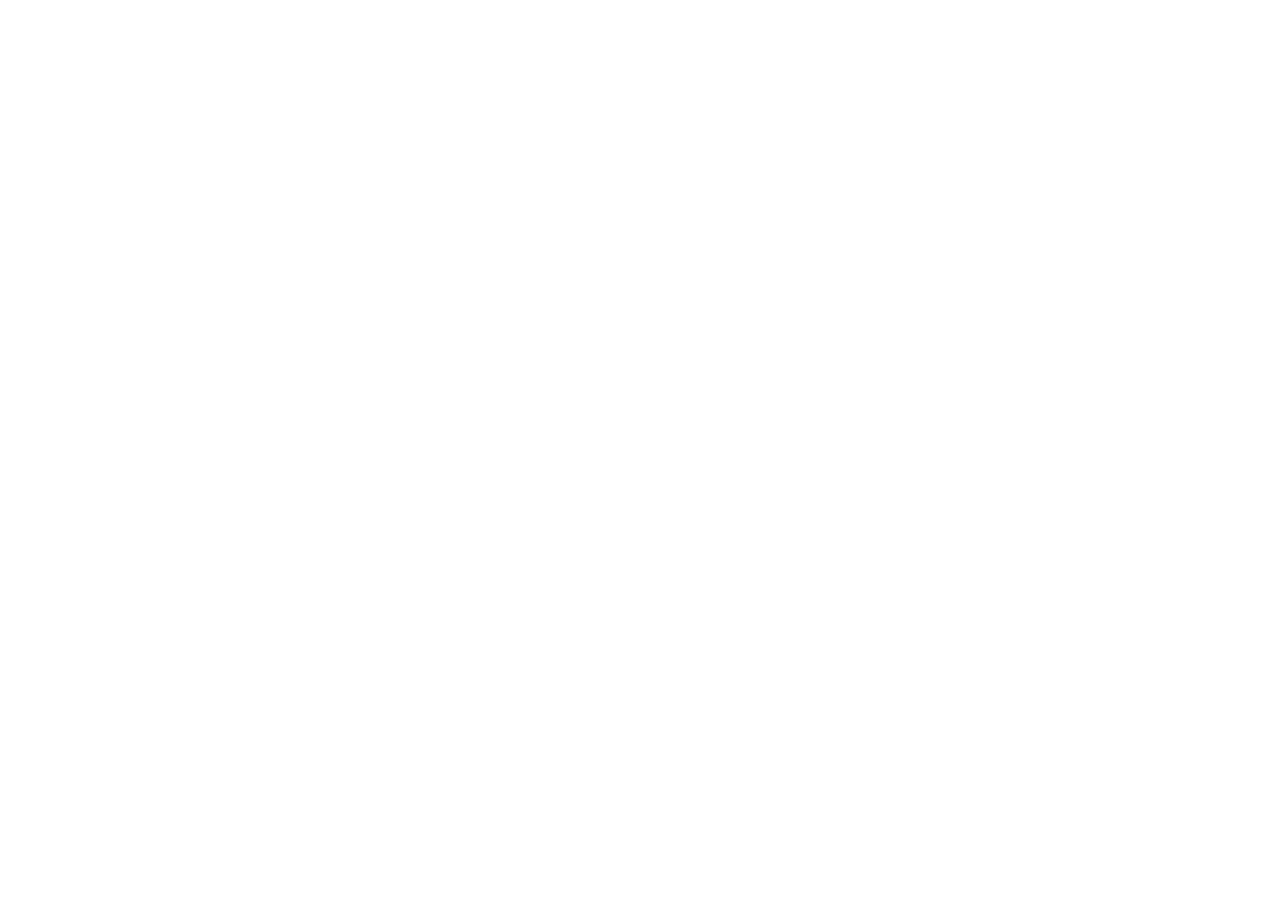
==== index.html @ d9cca694 "init project" ====
<!DOCTYPE html>
<html lang="en">

<head>
    <meta charset="UTF-8">
    <meta http-equiv="X-UA-Compatible" content="IE=edge">
    <meta name="viewport" content="width=device-width, initial-scale=1.0">
    <title>Document</title>
</head>

<body>

</body>

</html>
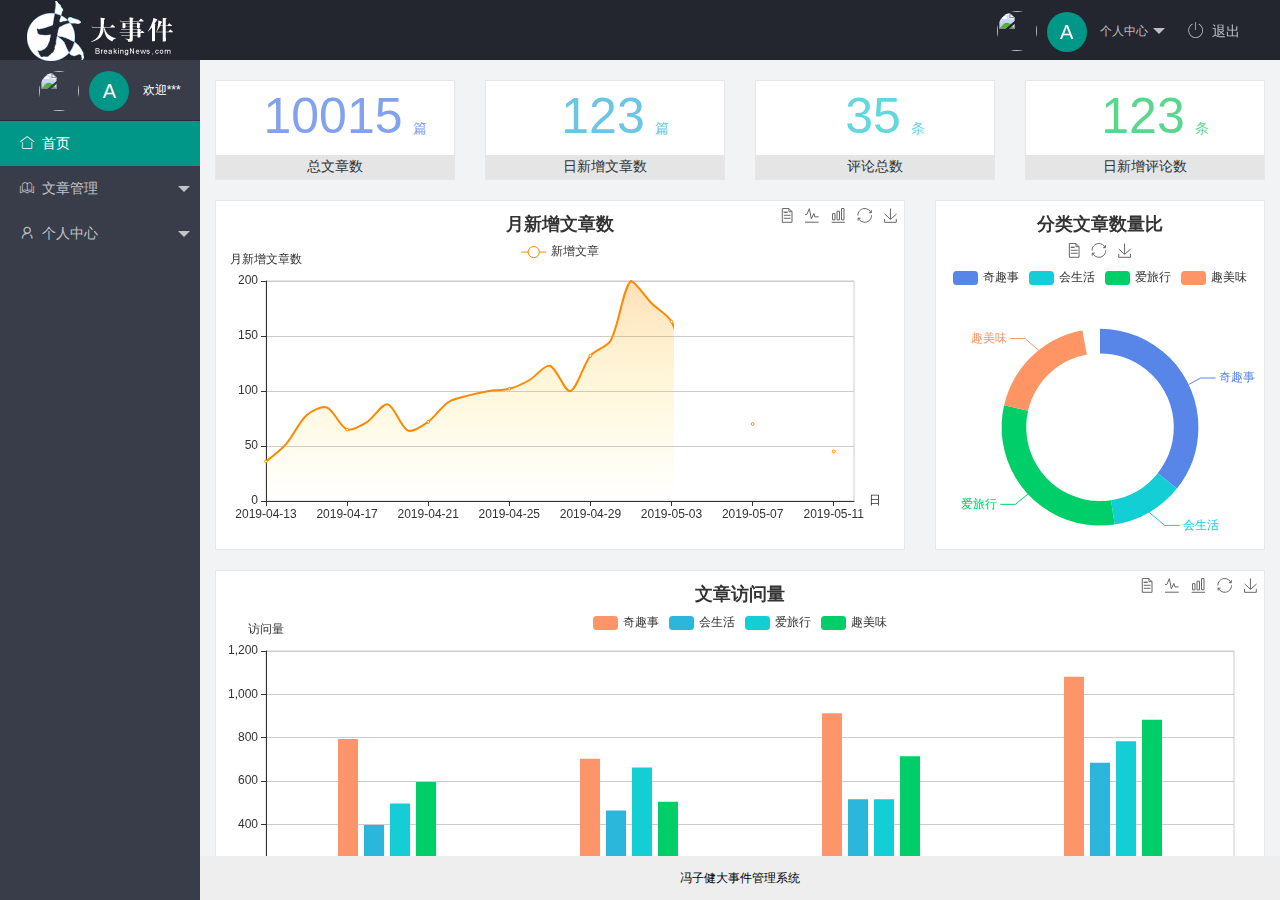
==== commit 057e2e50: "完成了主页功能" ====
--- a/index.html
+++ b/index.html
@@ -5,11 +5,73 @@
     <meta charset="UTF-8">
     <meta http-equiv="X-UA-Compatible" content="IE=edge">
     <meta name="viewport" content="width=device-width, initial-scale=1.0">
-    <title>Document</title>
+    <title>后台主页</title>
+    <link rel="stylesheet" href="/assets/lib/layui/css/layui.css">
+    <link rel="stylesheet" href="/assets/fonts/iconfont.css">
+    <link rel="stylesheet" href="/assets/css/index.css">
 </head>
 
 <body>
+    <div class="layui-layout layui-layout-admin">
+        <div class="layui-header">
+            <div class="layui-logo"><img src="/assets/images/logo.png" alt=""></div>
+            <!-- 头部区域（可配合layui 已有的水平导航） -->
+            <ul class="layui-nav layui-layout-right">
+                <li class="layui-nav-item">
+                    <a href="javascript:;" class="userinfo">
+                        <img src="//tva1.sinaimg.cn/crop.0.0.118.118.180/5db11ff4gw1e77d3nqrv8j203b03cweg.jpg" class="layui-nav-img"><span class="text-info">A</span> 个人中心
+                    </a>
+                    <dl class="layui-nav-child">
+                        <dd><a href="">基本资料</a></dd>
+                        <dd><a href="">更换头像</a></dd>
+                        <dd><a href="">重置密码</a></dd>
+                    </dl>
+                </li>
+                <li class="layui-nav-item"><a href="javascript:;" id="btnLogout"><span class="iconfont icon-tuichu"></span>退出</a></li>
+            </ul>
+        </div>
 
+        <div class="layui-side layui-bg-black">
+            <div class="layui-side-scroll">
+                <div class="userinfo">
+                    <img src="//tva1.sinaimg.cn/crop.0.0.118.118.180/5db11ff4gw1e77d3nqrv8j203b03cweg.jpg" class="layui-nav-img"><span class="text-info">A</span> <span class="welcome">欢迎***</span>
+                </div>
+                <ul class="layui-nav layui-nav-tree" lay-shrink="all">
+                    <li class="layui-nav-item layui-this"><a href="/home/dashboard.html" target="fm"><i class="layui-icon layui-icon-home"></i>首页</a></li>
+                    <li class="layui-nav-item">
+                        <a class="" href="javascript:;"><i class="layui-icon layui-icon-read"></i>文章管理</a>
+                        <dl class="layui-nav-child">
+                            <dd><a href="javascript:;"><i class="layui-icon layui-icon-tabs"></i>文章类别</a></dd>
+                            <dd><a href="javascript:;"><i class="layui-icon layui-icon-tabs"></i>文章列表</a></dd>
+                            <dd><a href="javascript:;"><i class="layui-icon layui-icon-tabs"></i>发布文章</a></dd>
+                        </dl>
+                    </li>
+                    <li class="layui-nav-item">
+                        <a href="javascript:;"><i class="layui-icon layui-icon-username"></i>个人中心</a>
+                        <dl class="layui-nav-child">
+                            <dd><a href="javascript:;"><i class="layui-icon layui-icon-tabs"></i>基本资料</a></dd>
+                            <dd><a href="javascript:;"><i class="layui-icon layui-icon-tabs"></i>更换头像</a></dd>
+                            <dd><a href="javascript:;"><i class="layui-icon layui-icon-tabs"></i>重置密码</a></dd>
+                        </dl>
+                    </li>
+
+                </ul>
+            </div>
+        </div>
+
+        <div class="layui-body">
+            <iframe name="fm" src="/home/dashboard.html" frameborder="0"></iframe>
+        </div>
+
+        <div class="layui-footer">
+            <!-- 底部固定区域 -->
+            冯子健大事件管理系统
+        </div>
+    </div>
+    <script src="/assets/lib/layui/layui.all.js"></script>
+    <script src="/assets/lib/jquery.js"></script>
+    <script src="/assets/js/baseAPI.js"></script>
+    <script src="/assets/js/index.js"></script>
 </body>
 
 </html>--- a/assets/lib/layui/css/layui.css
+++ b/assets/lib/layui/css/layui.css
@@ -0,0 +1,2 @@
+/** layui-v2.5.5 MIT License By https://www.layui.com */
+ .layui-inline,img{display:inline-block;vertical-align:middle}h1,h2,h3,h4,h5,h6{font-weight:400}.layui-edge,.layui-header,.layui-inline,.layui-main{position:relative}.layui-body,.layui-edge,.layui-elip{overflow:hidden}.layui-btn,.layui-edge,.layui-inline,img{vertical-align:middle}.layui-btn,.layui-disabled,.layui-icon,.layui-unselect{-moz-user-select:none;-webkit-user-select:none;-ms-user-select:none}.layui-elip,.layui-form-checkbox span,.layui-form-pane .layui-form-label{text-overflow:ellipsis;white-space:nowrap}.layui-breadcrumb,.layui-tree-btnGroup{visibility:hidden}blockquote,body,button,dd,div,dl,dt,form,h1,h2,h3,h4,h5,h6,input,li,ol,p,pre,td,textarea,th,ul{margin:0;padding:0;-webkit-tap-highlight-color:rgba(0,0,0,0)}a:active,a:hover{outline:0}img{border:none}li{list-style:none}table{border-collapse:collapse;border-spacing:0}h4,h5,h6{font-size:100%}button,input,optgroup,option,select,textarea{font-family:inherit;font-size:inherit;font-style:inherit;font-weight:inherit;outline:0}pre{white-space:pre-wrap;white-space:-moz-pre-wrap;white-space:-pre-wrap;white-space:-o-pre-wrap;word-wrap:break-word}body{line-height:24px;font:14px Helvetica Neue,Helvetica,PingFang SC,Tahoma,Arial,sans-serif}hr{height:1px;margin:10px 0;border:0;clear:both}a{color:#333;text-decoration:none}a:hover{color:#777}a cite{font-style:normal;*cursor:pointer}.layui-border-box,.layui-border-box *{box-sizing:border-box}.layui-box,.layui-box *{box-sizing:content-box}.layui-clear{clear:both;*zoom:1}.layui-clear:after{content:'\20';clear:both;*zoom:1;display:block;height:0}.layui-inline{*display:inline;*zoom:1}.layui-edge{display:inline-block;width:0;height:0;border-width:6px;border-style:dashed;border-color:transparent}.layui-edge-top{top:-4px;border-bottom-color:#999;border-bottom-style:solid}.layui-edge-right{border-left-color:#999;border-left-style:solid}.layui-edge-bottom{top:2px;border-top-color:#999;border-top-style:solid}.layui-edge-left{border-right-color:#999;border-right-style:solid}.layui-disabled,.layui-disabled:hover{color:#d2d2d2!important;cursor:not-allowed!important}.layui-circle{border-radius:100%}.layui-show{display:block!important}.layui-hide{display:none!important}@font-face{font-family:layui-icon;src:url(../font/iconfont.eot?v=250);src:url(../font/iconfont.eot?v=250#iefix) format('embedded-opentype'),url(../font/iconfont.woff2?v=250) format('woff2'),url(../font/iconfont.woff?v=250) format('woff'),url(../font/iconfont.ttf?v=250) format('truetype'),url(../font/iconfont.svg?v=250#layui-icon) format('svg')}.layui-icon{font-family:layui-icon!important;font-size:16px;font-style:normal;-webkit-font-smoothing:antialiased;-moz-osx-font-smoothing:grayscale}.layui-icon-reply-fill:before{content:"\e611"}.layui-icon-set-fill:before{content:"\e614"}.layui-icon-menu-fill:before{content:"\e60f"}.layui-icon-search:before{content:"\e615"}.layui-icon-share:before{content:"\e641"}.layui-icon-set-sm:before{content:"\e620"}.layui-icon-engine:before{content:"\e628"}.layui-icon-close:before{content:"\1006"}.layui-icon-close-fill:before{content:"\1007"}.layui-icon-chart-screen:before{content:"\e629"}.layui-icon-star:before{content:"\e600"}.layui-icon-circle-dot:before{content:"\e617"}.layui-icon-chat:before{content:"\e606"}.layui-icon-release:before{content:"\e609"}.layui-icon-list:before{content:"\e60a"}.layui-icon-chart:before{content:"\e62c"}.layui-icon-ok-circle:before{content:"\1005"}.layui-icon-layim-theme:before{content:"\e61b"}.layui-icon-table:before{content:"\e62d"}.layui-icon-right:before{content:"\e602"}.layui-icon-left:before{content:"\e603"}.layui-icon-cart-simple:before{content:"\e698"}.layui-icon-face-cry:before{content:"\e69c"}.layui-icon-face-smile:before{content:"\e6af"}.layui-icon-survey:before{content:"\e6b2"}.layui-icon-tree:before{content:"\e62e"}.layui-icon-upload-circle:before{content:"\e62f"}.layui-icon-add-circle:before{content:"\e61f"}.layui-icon-download-circle:before{content:"\e601"}.layui-icon-templeate-1:before{content:"\e630"}.layui-icon-util:before{content:"\e631"}.layui-icon-face-surprised:before{content:"\e664"}.layui-icon-edit:before{content:"\e642"}.layui-icon-speaker:before{content:"\e645"}.layui-icon-down:before{content:"\e61a"}.layui-icon-file:before{content:"\e621"}.layui-icon-layouts:before{content:"\e632"}.layui-icon-rate-half:before{content:"\e6c9"}.layui-icon-add-circle-fine:before{content:"\e608"}.layui-icon-prev-circle:before{content:"\e633"}.layui-icon-read:before{content:"\e705"}.layui-icon-404:before{content:"\e61c"}.layui-icon-carousel:before{content:"\e634"}.layui-icon-help:before{content:"\e607"}.layui-icon-code-circle:before{content:"\e635"}.layui-icon-water:before{content:"\e636"}.layui-icon-username:before{content:"\e66f"}.layui-icon-find-fill:before{content:"\e670"}.layui-icon-about:before{content:"\e60b"}.layui-icon-location:before{content:"\e715"}.layui-icon-up:before{content:"\e619"}.layui-icon-pause:before{content:"\e651"}.layui-icon-date:before{content:"\e637"}.layui-icon-layim-uploadfile:before{content:"\e61d"}.layui-icon-delete:before{content:"\e640"}.layui-icon-play:before{content:"\e652"}.layui-icon-top:before{content:"\e604"}.layui-icon-friends:before{content:"\e612"}.layui-icon-refresh-3:before{content:"\e9aa"}.layui-icon-ok:before{content:"\e605"}.layui-icon-layer:before{content:"\e638"}.layui-icon-face-smile-fine:before{content:"\e60c"}.layui-icon-dollar:before{content:"\e659"}.layui-icon-group:before{content:"\e613"}.layui-icon-layim-download:before{content:"\e61e"}.layui-icon-picture-fine:before{content:"\e60d"}.layui-icon-link:before{content:"\e64c"}.layui-icon-diamond:before{content:"\e735"}.layui-icon-log:before{content:"\e60e"}.layui-icon-rate-solid:before{content:"\e67a"}.layui-icon-fonts-del:before{content:"\e64f"}.layui-icon-unlink:before{content:"\e64d"}.layui-icon-fonts-clear:before{content:"\e639"}.layui-icon-triangle-r:before{content:"\e623"}.layui-icon-circle:before{content:"\e63f"}.layui-icon-radio:before{content:"\e643"}.layui-icon-align-center:before{content:"\e647"}.layui-icon-align-right:before{content:"\e648"}.layui-icon-align-left:before{content:"\e649"}.layui-icon-loading-1:before{content:"\e63e"}.layui-icon-return:before{content:"\e65c"}.layui-icon-fonts-strong:before{content:"\e62b"}.layui-icon-upload:before{content:"\e67c"}.layui-icon-dialogue:before{content:"\e63a"}.layui-icon-video:before{content:"\e6ed"}.layui-icon-headset:before{content:"\e6fc"}.layui-icon-cellphone-fine:before{content:"\e63b"}.layui-icon-add-1:before{content:"\e654"}.layui-icon-face-smile-b:before{content:"\e650"}.layui-icon-fonts-html:before{content:"\e64b"}.layui-icon-form:before{content:"\e63c"}.layui-icon-cart:before{content:"\e657"}.layui-icon-camera-fill:before{content:"\e65d"}.layui-icon-tabs:before{content:"\e62a"}.layui-icon-fonts-code:before{content:"\e64e"}.layui-icon-fire:before{content:"\e756"}.layui-icon-set:before{content:"\e716"}.layui-icon-fonts-u:before{content:"\e646"}.layui-icon-triangle-d:before{content:"\e625"}.layui-icon-tips:before{content:"\e702"}.layui-icon-picture:before{content:"\e64a"}.layui-icon-more-vertical:before{content:"\e671"}.layui-icon-flag:before{content:"\e66c"}.layui-icon-loading:before{content:"\e63d"}.layui-icon-fonts-i:before{content:"\e644"}.layui-icon-refresh-1:before{content:"\e666"}.layui-icon-rmb:before{content:"\e65e"}.layui-icon-home:before{content:"\e68e"}.layui-icon-user:before{content:"\e770"}.layui-icon-notice:before{content:"\e667"}.layui-icon-login-weibo:before{content:"\e675"}.layui-icon-voice:before{content:"\e688"}.layui-icon-upload-drag:before{content:"\e681"}.layui-icon-login-qq:before{content:"\e676"}.layui-icon-snowflake:before{content:"\e6b1"}.layui-icon-file-b:before{content:"\e655"}.layui-icon-template:before{content:"\e663"}.layui-icon-auz:before{content:"\e672"}.layui-icon-console:before{content:"\e665"}.layui-icon-app:before{content:"\e653"}.layui-icon-prev:before{content:"\e65a"}.layui-icon-website:before{content:"\e7ae"}.layui-icon-next:before{content:"\e65b"}.layui-icon-component:before{content:"\e857"}.layui-icon-more:before{content:"\e65f"}.layui-icon-login-wechat:before{content:"\e677"}.layui-icon-shrink-right:before{content:"\e668"}.layui-icon-spread-left:before{content:"\e66b"}.layui-icon-camera:before{content:"\e660"}.layui-icon-note:before{content:"\e66e"}.layui-icon-refresh:before{content:"\e669"}.layui-icon-female:before{content:"\e661"}.layui-icon-male:before{content:"\e662"}.layui-icon-password:before{content:"\e673"}.layui-icon-senior:before{content:"\e674"}.layui-icon-theme:before{content:"\e66a"}.layui-icon-tread:before{content:"\e6c5"}.layui-icon-praise:before{content:"\e6c6"}.layui-icon-star-fill:before{content:"\e658"}.layui-icon-rate:before{content:"\e67b"}.layui-icon-template-1:before{content:"\e656"}.layui-icon-vercode:before{content:"\e679"}.layui-icon-cellphone:before{content:"\e678"}.layui-icon-screen-full:before{content:"\e622"}.layui-icon-screen-restore:before{content:"\e758"}.layui-icon-cols:before{content:"\e610"}.layui-icon-export:before{content:"\e67d"}.layui-icon-print:before{content:"\e66d"}.layui-icon-slider:before{content:"\e714"}.layui-icon-addition:before{content:"\e624"}.layui-icon-subtraction:before{content:"\e67e"}.layui-icon-service:before{content:"\e626"}.layui-icon-transfer:before{content:"\e691"}.layui-main{width:1140px;margin:0 auto}.layui-header{z-index:1000;height:60px}.layui-header a:hover{transition:all .5s;-webkit-transition:all .5s}.layui-side{position:fixed;left:0;top:0;bottom:0;z-index:999;width:200px;overflow-x:hidden}.layui-side-scroll{position:relative;width:220px;height:100%;overflow-x:hidden}.layui-body{position:absolute;left:200px;right:0;top:0;bottom:0;z-index:998;width:auto;overflow-y:auto;box-sizing:border-box}.layui-layout-body{overflow:hidden}.layui-layout-admin .layui-header{background-color:#23262E}.layui-layout-admin .layui-side{top:60px;width:200px;overflow-x:hidden}.layui-layout-admin .layui-body{position:fixed;top:60px;bottom:44px}.layui-layout-admin .layui-main{width:auto;margin:0 15px}.layui-layout-admin .layui-footer{position:fixed;left:200px;right:0;bottom:0;height:44px;line-height:44px;padding:0 15px;background-color:#eee}.layui-layout-admin .layui-logo{position:absolute;left:0;top:0;width:200px;height:100%;line-height:60px;text-align:center;color:#009688;font-size:16px}.layui-layout-admin .layui-header .layui-nav{background:0 0}.layui-layout-left{position:absolute!important;left:200px;top:0}.layui-layout-right{position:absolute!important;right:0;top:0}.layui-container{position:relative;margin:0 auto;padding:0 15px;box-sizing:border-box}.layui-fluid{position:relative;margin:0 auto;padding:0 15px}.layui-row:after,.layui-row:before{content:'';display:block;clear:both}.layui-col-lg1,.layui-col-lg10,.layui-col-lg11,.layui-col-lg12,.layui-col-lg2,.layui-col-lg3,.layui-col-lg4,.layui-col-lg5,.layui-col-lg6,.layui-col-lg7,.layui-col-lg8,.layui-col-lg9,.layui-col-md1,.layui-col-md10,.layui-col-md11,.layui-col-md12,.layui-col-md2,.layui-col-md3,.layui-col-md4,.layui-col-md5,.layui-col-md6,.layui-col-md7,.layui-col-md8,.layui-col-md9,.layui-col-sm1,.layui-col-sm10,.layui-col-sm11,.layui-col-sm12,.layui-col-sm2,.layui-col-sm3,.layui-col-sm4,.layui-col-sm5,.layui-col-sm6,.layui-col-sm7,.layui-col-sm8,.layui-col-sm9,.layui-col-xs1,.layui-col-xs10,.layui-col-xs11,.layui-col-xs12,.layui-col-xs2,.layui-col-xs3,.layui-col-xs4,.layui-col-xs5,.layui-col-xs6,.layui-col-xs7,.layui-col-xs8,.layui-col-xs9{position:relative;display:block;box-sizing:border-box}.layui-col-xs1,.layui-col-xs10,.layui-col-xs11,.layui-col-xs12,.layui-col-xs2,.layui-col-xs3,.layui-col-xs4,.layui-col-xs5,.layui-col-xs6,.layui-col-xs7,.layui-col-xs8,.layui-col-xs9{float:left}.layui-col-xs1{width:8.33333333%}.layui-col-xs2{width:16.66666667%}.layui-col-xs3{width:25%}.layui-col-xs4{width:33.33333333%}.layui-col-xs5{width:41.66666667%}.layui-col-xs6{width:50%}.layui-col-xs7{width:58.33333333%}.layui-col-xs8{width:66.66666667%}.layui-col-xs9{width:75%}.layui-col-xs10{width:83.33333333%}.layui-col-xs11{width:91.66666667%}.layui-col-xs12{width:100%}.layui-col-xs-offset1{margin-left:8.33333333%}.layui-col-xs-offset2{margin-left:16.66666667%}.layui-col-xs-offset3{margin-left:25%}.layui-col-xs-offset4{margin-left:33.33333333%}.layui-col-xs-offset5{margin-left:41.66666667%}.layui-col-xs-offset6{margin-left:50%}.layui-col-xs-offset7{margin-left:58.33333333%}.layui-col-xs-offset8{margin-left:66.66666667%}.layui-col-xs-offset9{margin-left:75%}.layui-col-xs-offset10{margin-left:83.33333333%}.layui-col-xs-offset11{margin-left:91.66666667%}.layui-col-xs-offset12{margin-left:100%}@media screen and (max-width:768px){.layui-hide-xs{display:none!important}.layui-show-xs-block{display:block!important}.layui-show-xs-inline{display:inline!important}.layui-show-xs-inline-block{display:inline-block!important}}@media screen and (min-width:768px){.layui-container{width:750px}.layui-hide-sm{display:none!important}.layui-show-sm-block{display:block!important}.layui-show-sm-inline{display:inline!important}.layui-show-sm-inline-block{display:inline-block!important}.layui-col-sm1,.layui-col-sm10,.layui-col-sm11,.layui-col-sm12,.layui-col-sm2,.layui-col-sm3,.layui-col-sm4,.layui-col-sm5,.layui-col-sm6,.layui-col-sm7,.layui-col-sm8,.layui-col-sm9{float:left}.layui-col-sm1{width:8.33333333%}.layui-col-sm2{width:16.66666667%}.layui-col-sm3{width:25%}.layui-col-sm4{width:33.33333333%}.layui-col-sm5{width:41.66666667%}.layui-col-sm6{width:50%}.layui-col-sm7{width:58.33333333%}.layui-col-sm8{width:66.66666667%}.layui-col-sm9{width:75%}.layui-col-sm10{width:83.33333333%}.layui-col-sm11{width:91.66666667%}.layui-col-sm12{width:100%}.layui-col-sm-offset1{margin-left:8.33333333%}.layui-col-sm-offset2{margin-left:16.66666667%}.layui-col-sm-offset3{margin-left:25%}.layui-col-sm-offset4{margin-left:33.33333333%}.layui-col-sm-offset5{margin-left:41.66666667%}.layui-col-sm-offset6{margin-left:50%}.layui-col-sm-offset7{margin-left:58.33333333%}.layui-col-sm-offset8{margin-left:66.66666667%}.layui-col-sm-offset9{margin-left:75%}.layui-col-sm-offset10{margin-left:83.33333333%}.layui-col-sm-offset11{margin-left:91.66666667%}.layui-col-sm-offset12{margin-left:100%}}@media screen and (min-width:992px){.layui-container{width:970px}.layui-hide-md{display:none!important}.layui-show-md-block{display:block!important}.layui-show-md-inline{display:inline!important}.layui-show-md-inline-block{display:inline-block!important}.layui-col-md1,.layui-col-md10,.layui-col-md11,.layui-col-md12,.layui-col-md2,.layui-col-md3,.layui-col-md4,.layui-col-md5,.layui-col-md6,.layui-col-md7,.layui-col-md8,.layui-col-md9{float:left}.layui-col-md1{width:8.33333333%}.layui-col-md2{width:16.66666667%}.layui-col-md3{width:25%}.layui-col-md4{width:33.33333333%}.layui-col-md5{width:41.66666667%}.layui-col-md6{width:50%}.layui-col-md7{width:58.33333333%}.layui-col-md8{width:66.66666667%}.layui-col-md9{width:75%}.layui-col-md10{width:83.33333333%}.layui-col-md11{width:91.66666667%}.layui-col-md12{width:100%}.layui-col-md-offset1{margin-left:8.33333333%}.layui-col-md-offset2{margin-left:16.66666667%}.layui-col-md-offset3{margin-left:25%}.layui-col-md-offset4{margin-left:33.33333333%}.layui-col-md-offset5{margin-left:41.66666667%}.layui-col-md-offset6{margin-left:50%}.layui-col-md-offset7{margin-left:58.33333333%}.layui-col-md-offset8{margin-left:66.66666667%}.layui-col-md-offset9{margin-left:75%}.layui-col-md-offset10{margin-left:83.33333333%}.layui-col-md-offset11{margin-left:91.66666667%}.layui-col-md-offset12{margin-left:100%}}@media screen and (min-width:1200px){.layui-container{width:1170px}.layui-hide-lg{display:none!important}.layui-show-lg-block{display:block!important}.layui-show-lg-inline{display:inline!important}.layui-show-lg-inline-block{display:inline-block!important}.layui-col-lg1,.layui-col-lg10,.layui-col-lg11,.layui-col-lg12,.layui-col-lg2,.layui-col-lg3,.layui-col-lg4,.layui-col-lg5,.layui-col-lg6,.layui-col-lg7,.layui-col-lg8,.layui-col-lg9{float:left}.layui-col-lg1{width:8.33333333%}.layui-col-lg2{width:16.66666667%}.layui-col-lg3{width:25%}.layui-col-lg4{width:33.33333333%}.layui-col-lg5{width:41.66666667%}.layui-col-lg6{width:50%}.layui-col-lg7{width:58.33333333%}.layui-col-lg8{width:66.66666667%}.layui-col-lg9{width:75%}.layui-col-lg10{width:83.33333333%}.layui-col-lg11{width:91.66666667%}.layui-col-lg12{width:100%}.layui-col-lg-offset1{margin-left:8.33333333%}.layui-col-lg-offset2{margin-left:16.66666667%}.layui-col-lg-offset3{margin-left:25%}.layui-col-lg-offset4{margin-left:33.33333333%}.layui-col-lg-offset5{margin-left:41.66666667%}.layui-col-lg-offset6{margin-left:50%}.layui-col-lg-offset7{margin-left:58.33333333%}.layui-col-lg-offset8{margin-left:66.66666667%}.layui-col-lg-offset9{margin-left:75%}.layui-col-lg-offset10{margin-left:83.33333333%}.layui-col-lg-offset11{margin-left:91.66666667%}.layui-col-lg-offset12{margin-left:100%}}.layui-col-space1{margin:-.5px}.layui-col-space1>*{padding:.5px}.layui-col-space3{margin:-1.5px}.layui-col-space3>*{padding:1.5px}.layui-col-space5{margin:-2.5px}.layui-col-space5>*{padding:2.5px}.layui-col-space8{margin:-3.5px}.layui-col-space8>*{padding:3.5px}.layui-col-space10{margin:-5px}.layui-col-space10>*{padding:5px}.layui-col-space12{margin:-6px}.layui-col-space12>*{padding:6px}.layui-col-space15{margin:-7.5px}.layui-col-space15>*{padding:7.5px}.layui-col-space18{margin:-9px}.layui-col-space18>*{padding:9px}.layui-col-space20{margin:-10px}.layui-col-space20>*{padding:10px}.layui-col-space22{margin:-11px}.layui-col-space22>*{padding:11px}.layui-col-space25{margin:-12.5px}.layui-col-space25>*{padding:12.5px}.layui-col-space30{margin:-15px}.layui-col-space30>*{padding:15px}.layui-btn,.layui-input,.layui-select,.layui-textarea,.layui-upload-button{outline:0;-webkit-appearance:none;transition:all .3s;-webkit-transition:all .3s;box-sizing:border-box}.layui-elem-quote{margin-bottom:10px;padding:15px;line-height:22px;border-left:5px solid #009688;border-radius:0 2px 2px 0;background-color:#f2f2f2}.layui-quote-nm{border-style:solid;border-width:1px 1px 1px 5px;background:0 0}.layui-elem-field{margin-bottom:10px;padding:0;border-width:1px;border-style:solid}.layui-elem-field legend{margin-left:20px;padding:0 10px;font-size:20px;font-weight:300}.layui-field-title{margin:10px 0 20px;border-width:1px 0 0}.layui-field-box{padding:10px 15px}.layui-field-title .layui-field-box{padding:10px 0}.layui-progress{position:relative;height:6px;border-radius:20px;background-color:#e2e2e2}.layui-progress-bar{position:absolute;left:0;top:0;width:0;max-width:100%;height:6px;border-radius:20px;text-align:right;background-color:#5FB878;transition:all .3s;-webkit-transition:all .3s}.layui-progress-big,.layui-progress-big .layui-progress-bar{height:18px;line-height:18px}.layui-progress-text{position:relative;top:-20px;line-height:18px;font-size:12px;color:#666}.layui-progress-big .layui-progress-text{position:static;padding:0 10px;color:#fff}.layui-collapse{border-width:1px;border-style:solid;border-radius:2px}.layui-colla-content,.layui-colla-item{border-top-width:1px;border-top-style:solid}.layui-colla-item:first-child{border-top:none}.layui-colla-title{position:relative;height:42px;line-height:42px;padding:0 15px 0 35px;color:#333;background-color:#f2f2f2;cursor:pointer;font-size:14px;overflow:hidden}.layui-colla-content{display:none;padding:10px 15px;line-height:22px;color:#666}.layui-colla-icon{position:absolute;left:15px;top:0;font-size:14px}.layui-card{margin-bottom:15px;border-radius:2px;background-color:#fff;box-shadow:0 1px 2px 0 rgba(0,0,0,.05)}.layui-card:last-child{margin-bottom:0}.layui-card-header{position:relative;height:42px;line-height:42px;padding:0 15px;border-bottom:1px solid #f6f6f6;color:#333;border-radius:2px 2px 0 0;font-size:14px}.layui-bg-black,.layui-bg-blue,.layui-bg-cyan,.layui-bg-green,.layui-bg-orange,.layui-bg-red{color:#fff!important}.layui-card-body{position:relative;padding:10px 15px;line-height:24px}.layui-card-body[pad15]{padding:15px}.layui-card-body[pad20]{padding:20px}.layui-card-body .layui-table{margin:5px 0}.layui-card .layui-tab{margin:0}.layui-panel-window{position:relative;padding:15px;border-radius:0;border-top:5px solid #E6E6E6;background-color:#fff}.layui-auxiliar-moving{position:fixed;left:0;right:0;top:0;bottom:0;width:100%;height:100%;background:0 0;z-index:9999999999}.layui-form-label,.layui-form-mid,.layui-form-select,.layui-input-block,.layui-input-inline,.layui-textarea{position:relative}.layui-bg-red{background-color:#FF5722!important}.layui-bg-orange{background-color:#FFB800!important}.layui-bg-green{background-color:#009688!important}.layui-bg-cyan{background-color:#2F4056!important}.layui-bg-blue{background-color:#1E9FFF!important}.layui-bg-black{background-color:#393D49!important}.layui-bg-gray{background-color:#eee!important;color:#666!important}.layui-badge-rim,.layui-colla-content,.layui-colla-item,.layui-collapse,.layui-elem-field,.layui-form-pane .layui-form-item[pane],.layui-form-pane .layui-form-label,.layui-input,.layui-layedit,.layui-layedit-tool,.layui-quote-nm,.layui-select,.layui-tab-bar,.layui-tab-card,.layui-tab-title,.layui-tab-title .layui-this:after,.layui-textarea{border-color:#e6e6e6}.layui-timeline-item:before,hr{background-color:#e6e6e6}.layui-text{line-height:22px;font-size:14px;color:#666}.layui-text h1,.layui-text h2,.layui-text h3{font-weight:500;color:#333}.layui-text h1{font-size:30px}.layui-text h2{font-size:24px}.layui-text h3{font-size:18px}.layui-text a:not(.layui-btn){color:#01AAED}.layui-text a:not(.layui-btn):hover{text-decoration:underline}.layui-text ul{padding:5px 0 5px 15px}.layui-text ul li{margin-top:5px;list-style-type:disc}.layui-text em,.layui-word-aux{color:#999!important;padding:0 5px!important}.layui-btn{display:inline-block;height:38px;line-height:38px;padding:0 18px;background-color:#009688;color:#fff;white-space:nowrap;text-align:center;font-size:14px;border:none;border-radius:2px;cursor:pointer}.layui-btn:hover{opacity:.8;filter:alpha(opacity=80);color:#fff}.layui-btn:active{opacity:1;filter:alpha(opacity=100)}.layui-btn+.layui-btn{margin-left:10px}.layui-btn-container{font-size:0}.layui-btn-container .layui-btn{margin-right:10px;margin-bottom:10px}.layui-btn-container .layui-btn+.layui-btn{margin-left:0}.layui-table .layui-btn-container .layui-btn{margin-bottom:9px}.layui-btn-radius{border-radius:100px}.layui-btn .layui-icon{margin-right:3px;font-size:18px;vertical-align:bottom;vertical-align:middle\9}.layui-btn-primary{border:1px solid #C9C9C9;background-color:#fff;color:#555}.layui-btn-primary:hover{border-color:#009688;color:#333}.layui-btn-normal{background-color:#1E9FFF}.layui-btn-warm{background-color:#FFB800}.layui-btn-danger{background-color:#FF5722}.layui-btn-checked{background-color:#5FB878}.layui-btn-disabled,.layui-btn-disabled:active,.layui-btn-disabled:hover{border:1px solid #e6e6e6;background-color:#FBFBFB;color:#C9C9C9;cursor:not-allowed;opacity:1}.layui-btn-lg{height:44px;line-height:44px;padding:0 25px;font-size:16px}.layui-btn-sm{height:30px;line-height:30px;padding:0 10px;font-size:12px}.layui-btn-sm i{font-size:16px!important}.layui-btn-xs{height:22px;line-height:22px;padding:0 5px;font-size:12px}.layui-btn-xs i{font-size:14px!important}.layui-btn-group{display:inline-block;vertical-align:middle;font-size:0}.layui-btn-group .layui-btn{margin-left:0!important;margin-right:0!important;border-left:1px solid rgba(255,255,255,.5);border-radius:0}.layui-btn-group .layui-btn-primary{border-left:none}.layui-btn-group .layui-btn-primary:hover{border-color:#C9C9C9;color:#009688}.layui-btn-group .layui-btn:first-child{border-left:none;border-radius:2px 0 0 2px}.layui-btn-group .layui-btn-primary:first-child{border-left:1px solid #c9c9c9}.layui-btn-group .layui-btn:last-child{border-radius:0 2px 2px 0}.layui-btn-group .layui-btn+.layui-btn{margin-left:0}.layui-btn-group+.layui-btn-group{margin-left:10px}.layui-btn-fluid{width:100%}.layui-input,.layui-select,.layui-textarea{height:38px;line-height:1.3;line-height:38px\9;border-width:1px;border-style:solid;background-color:#fff;border-radius:2px}.layui-input::-webkit-input-placeholder,.layui-select::-webkit-input-placeholder,.layui-textarea::-webkit-input-placeholder{line-height:1.3}.layui-input,.layui-textarea{display:block;width:100%;padding-left:10px}.layui-input:hover,.layui-textarea:hover{border-color:#D2D2D2!important}.layui-input:focus,.layui-textarea:focus{border-color:#C9C9C9!important}.layui-textarea{min-height:100px;height:auto;line-height:20px;padding:6px 10px;resize:vertical}.layui-select{padding:0 10px}.layui-form input[type=checkbox],.layui-form input[type=radio],.layui-form select{display:none}.layui-form [lay-ignore]{display:initial}.layui-form-item{margin-bottom:15px;clear:both;*zoom:1}.layui-form-item:after{content:'\20';clear:both;*zoom:1;display:block;height:0}.layui-form-label{float:left;display:block;padding:9px 15px;width:80px;font-weight:400;line-height:20px;text-align:right}.layui-form-label-col{display:block;float:none;padding:9px 0;line-height:20px;text-align:left}.layui-form-item .layui-inline{margin-bottom:5px;margin-right:10px}.layui-input-block{margin-left:110px;min-height:36px}.layui-input-inline{display:inline-block;vertical-align:middle}.layui-form-item .layui-input-inline{float:left;width:190px;margin-right:10px}.layui-form-text .layui-input-inline{width:auto}.layui-form-mid{float:left;display:block;padding:9px 0!important;line-height:20px;margin-right:10px}.layui-form-danger+.layui-form-select .layui-input,.layui-form-danger:focus{border-color:#FF5722!important}.layui-form-select .layui-input{padding-right:30px;cursor:pointer}.layui-form-select .layui-edge{position:absolute;right:10px;top:50%;margin-top:-3px;cursor:pointer;border-width:6px;border-top-color:#c2c2c2;border-top-style:solid;transition:all .3s;-webkit-transition:all .3s}.layui-form-select dl{display:none;position:absolute;left:0;top:42px;padding:5px 0;z-index:899;min-width:100%;border:1px solid #d2d2d2;max-height:300px;overflow-y:auto;background-color:#fff;border-radius:2px;box-shadow:0 2px 4px rgba(0,0,0,.12);box-sizing:border-box}.layui-form-select dl dd,.layui-form-select dl dt{padding:0 10px;line-height:36px;white-space:nowrap;overflow:hidden;text-overflow:ellipsis}.layui-form-select dl dt{font-size:12px;color:#999}.layui-form-select dl dd{cursor:pointer}.layui-form-select dl dd:hover{background-color:#f2f2f2;-webkit-transition:.5s all;transition:.5s all}.layui-form-select .layui-select-group dd{padding-left:20px}.layui-form-select dl dd.layui-select-tips{padding-left:10px!important;color:#999}.layui-form-select dl dd.layui-this{background-color:#5FB878;color:#fff}.layui-form-checkbox,.layui-form-select dl dd.layui-disabled{background-color:#fff}.layui-form-selected dl{display:block}.layui-form-checkbox,.layui-form-checkbox *,.layui-form-switch{display:inline-block;vertical-align:middle}.layui-form-selected .layui-edge{margin-top:-9px;-webkit-transform:rotate(180deg);transform:rotate(180deg);margin-top:-3px\9}:root .layui-form-selected .layui-edge{margin-top:-9px\0/IE9}.layui-form-selectup dl{top:auto;bottom:42px}.layui-select-none{margin:5px 0;text-align:center;color:#999}.layui-select-disabled .layui-disabled{border-color:#eee!important}.layui-select-disabled .layui-edge{border-top-color:#d2d2d2}.layui-form-checkbox{position:relative;height:30px;line-height:30px;margin-right:10px;padding-right:30px;cursor:pointer;font-size:0;-webkit-transition:.1s linear;transition:.1s linear;box-sizing:border-box}.layui-form-checkbox span{padding:0 10px;height:100%;font-size:14px;border-radius:2px 0 0 2px;background-color:#d2d2d2;color:#fff;overflow:hidden}.layui-form-checkbox:hover span{background-color:#c2c2c2}.layui-form-checkbox i{position:absolute;right:0;top:0;width:30px;height:28px;border:1px solid #d2d2d2;border-left:none;border-radius:0 2px 2px 0;color:#fff;font-size:20px;text-align:center}.layui-form-checkbox:hover i{border-color:#c2c2c2;color:#c2c2c2}.layui-form-checked,.layui-form-checked:hover{border-color:#5FB878}.layui-form-checked span,.layui-form-checked:hover span{background-color:#5FB878}.layui-form-checked i,.layui-form-checked:hover i{color:#5FB878}.layui-form-item .layui-form-checkbox{margin-top:4px}.layui-form-checkbox[lay-skin=primary]{height:auto!important;line-height:normal!important;min-width:18px;min-height:18px;border:none!important;margin-right:0;padding-left:28px;padding-right:0;background:0 0}.layui-form-checkbox[lay-skin=primary] span{padding-left:0;padding-right:15px;line-height:18px;background:0 0;color:#666}.layui-form-checkbox[lay-skin=primary] i{right:auto;left:0;width:16px;height:16px;line-height:16px;border:1px solid #d2d2d2;font-size:12px;border-radius:2px;background-color:#fff;-webkit-transition:.1s linear;transition:.1s linear}.layui-form-checkbox[lay-skin=primary]:hover i{border-color:#5FB878;color:#fff}.layui-form-checked[lay-skin=primary] i{border-color:#5FB878!important;background-color:#5FB878;color:#fff}.layui-checkbox-disbaled[lay-skin=primary] span{background:0 0!important;color:#c2c2c2}.layui-checkbox-disbaled[lay-skin=primary]:hover i{border-color:#d2d2d2}.layui-form-item .layui-form-checkbox[lay-skin=primary]{margin-top:10px}.layui-form-switch{position:relative;height:22px;line-height:22px;min-width:35px;padding:0 5px;margin-top:8px;border:1px solid #d2d2d2;border-radius:20px;cursor:pointer;background-color:#fff;-webkit-transition:.1s linear;transition:.1s linear}.layui-form-switch i{position:absolute;left:5px;top:3px;width:16px;height:16px;border-radius:20px;background-color:#d2d2d2;-webkit-transition:.1s linear;transition:.1s linear}.layui-form-switch em{position:relative;top:0;width:25px;margin-left:21px;padding:0!important;text-align:center!important;color:#999!important;font-style:normal!important;font-size:12px}.layui-form-onswitch{border-color:#5FB878;background-color:#5FB878}.layui-checkbox-disbaled,.layui-checkbox-disbaled i{border-color:#e2e2e2!important}.layui-form-onswitch i{left:100%;margin-left:-21px;background-color:#fff}.layui-form-onswitch em{margin-left:5px;margin-right:21px;color:#fff!important}.layui-checkbox-disbaled span{background-color:#e2e2e2!important}.layui-checkbox-disbaled:hover i{color:#fff!important}[lay-radio]{display:none}.layui-form-radio,.layui-form-radio *{display:inline-block;vertical-align:middle}.layui-form-radio{line-height:28px;margin:6px 10px 0 0;padding-right:10px;cursor:pointer;font-size:0}.layui-form-radio *{font-size:14px}.layui-form-radio>i{margin-right:8px;font-size:22px;color:#c2c2c2}.layui-form-radio>i:hover,.layui-form-radioed>i{color:#5FB878}.layui-radio-disbaled>i{color:#e2e2e2!important}.layui-form-pane .layui-form-label{width:110px;padding:8px 15px;height:38px;line-height:20px;border-width:1px;border-style:solid;border-radius:2px 0 0 2px;text-align:center;background-color:#FBFBFB;overflow:hidden;box-sizing:border-box}.layui-form-pane .layui-input-inline{margin-left:-1px}.layui-form-pane .layui-input-block{margin-left:110px;left:-1px}.layui-form-pane .layui-input{border-radius:0 2px 2px 0}.layui-form-pane .layui-form-text .layui-form-label{float:none;width:100%;border-radius:2px;box-sizing:border-box;text-align:left}.layui-form-pane .layui-form-text .layui-input-inline{display:block;margin:0;top:-1px;clear:both}.layui-form-pane .layui-form-text .layui-input-block{margin:0;left:0;top:-1px}.layui-form-pane .layui-form-text .layui-textarea{min-height:100px;border-radius:0 0 2px 2px}.layui-form-pane .layui-form-checkbox{margin:4px 0 4px 10px}.layui-form-pane .layui-form-radio,.layui-form-pane .layui-form-switch{margin-top:6px;margin-left:10px}.layui-form-pane .layui-form-item[pane]{position:relative;border-width:1px;border-style:solid}.layui-form-pane .layui-form-item[pane] .layui-form-label{position:absolute;left:0;top:0;height:100%;border-width:0 1px 0 0}.layui-form-pane .layui-form-item[pane] .layui-input-inline{margin-left:110px}@media screen and (max-width:450px){.layui-form-item .layui-form-label{text-overflow:ellipsis;overflow:hidden;white-space:nowrap}.layui-form-item .layui-inline{display:block;margin-right:0;margin-bottom:20px;clear:both}.layui-form-item .layui-inline:after{content:'\20';clear:both;display:block;height:0}.layui-form-item .layui-input-inline{display:block;float:none;left:-3px;width:auto;margin:0 0 10px 112px}.layui-form-item .layui-input-inline+.layui-form-mid{margin-left:110px;top:-5px;padding:0}.layui-form-item .layui-form-checkbox{margin-right:5px;margin-bottom:5px}}.layui-layedit{border-width:1px;border-style:solid;border-radius:2px}.layui-layedit-tool{padding:3px 5px;border-bottom-width:1px;border-bottom-style:solid;font-size:0}.layedit-tool-fixed{position:fixed;top:0;border-top:1px solid #e2e2e2}.layui-layedit-tool .layedit-tool-mid,.layui-layedit-tool .layui-icon{display:inline-block;vertical-align:middle;text-align:center;font-size:14px}.layui-layedit-tool .layui-icon{position:relative;width:32px;height:30px;line-height:30px;margin:3px 5px;color:#777;cursor:pointer;border-radius:2px}.layui-layedit-tool .layui-icon:hover{color:#393D49}.layui-layedit-tool .layui-icon:active{color:#000}.layui-layedit-tool .layedit-tool-active{background-color:#e2e2e2;color:#000}.layui-layedit-tool .layui-disabled,.layui-layedit-tool .layui-disabled:hover{color:#d2d2d2;cursor:not-allowed}.layui-layedit-tool .layedit-tool-mid{width:1px;height:18px;margin:0 10px;background-color:#d2d2d2}.layedit-tool-html{width:50px!important;font-size:30px!important}.layedit-tool-b,.layedit-tool-code,.layedit-tool-help{font-size:16px!important}.layedit-tool-d,.layedit-tool-face,.layedit-tool-image,.layedit-tool-unlink{font-size:18px!important}.layedit-tool-image input{position:absolute;font-size:0;left:0;top:0;width:100%;height:100%;opacity:.01;filter:Alpha(opacity=1);cursor:pointer}.layui-layedit-iframe iframe{display:block;width:100%}#LAY_layedit_code{overflow:hidden}.layui-laypage{display:inline-block;*display:inline;*zoom:1;vertical-align:middle;margin:10px 0;font-size:0}.layui-laypage>a:first-child,.layui-laypage>a:first-child em{border-radius:2px 0 0 2px}.layui-laypage>a:last-child,.layui-laypage>a:last-child em{border-radius:0 2px 2px 0}.layui-laypage>:first-child{margin-left:0!important}.layui-laypage>:last-child{margin-right:0!important}.layui-laypage a,.layui-laypage button,.layui-laypage input,.layui-laypage select,.layui-laypage span{border:1px solid #e2e2e2}.layui-laypage a,.layui-laypage span{display:inline-block;*display:inline;*zoom:1;vertical-align:middle;padding:0 15px;height:28px;line-height:28px;margin:0 -1px 5px 0;background-color:#fff;color:#333;font-size:12px}.layui-flow-more a *,.layui-laypage input,.layui-table-view select[lay-ignore]{display:inline-block}.layui-laypage a:hover{color:#009688}.layui-laypage em{font-style:normal}.layui-laypage .layui-laypage-spr{color:#999;font-weight:700}.layui-laypage a{text-decoration:none}.layui-laypage .layui-laypage-curr{position:relative}.layui-laypage .layui-laypage-curr em{position:relative;color:#fff}.layui-laypage .layui-laypage-curr .layui-laypage-em{position:absolute;left:-1px;top:-1px;padding:1px;width:100%;height:100%;background-color:#009688}.layui-laypage-em{border-radius:2px}.layui-laypage-next em,.layui-laypage-prev em{font-family:Sim sun;font-size:16px}.layui-laypage .layui-laypage-count,.layui-laypage .layui-laypage-limits,.layui-laypage .layui-laypage-refresh,.layui-laypage .layui-laypage-skip{margin-left:10px;margin-right:10px;padding:0;border:none}.layui-laypage .layui-laypage-limits,.layui-laypage .layui-laypage-refresh{vertical-align:top}.layui-laypage .layui-laypage-refresh i{font-size:18px;cursor:pointer}.layui-laypage select{height:22px;padding:3px;border-radius:2px;cursor:pointer}.layui-laypage .layui-laypage-skip{height:30px;line-height:30px;color:#999}.layui-laypage button,.layui-laypage input{height:30px;line-height:30px;border-radius:2px;vertical-align:top;background-color:#fff;box-sizing:border-box}.layui-laypage input{width:40px;margin:0 10px;padding:0 3px;text-align:center}.layui-laypage input:focus,.layui-laypage select:focus{border-color:#009688!important}.layui-laypage button{margin-left:10px;padding:0 10px;cursor:pointer}.layui-table,.layui-table-view{margin:10px 0}.layui-flow-more{margin:10px 0;text-align:center;color:#999;font-size:14px}.layui-flow-more a{height:32px;line-height:32px}.layui-flow-more a *{vertical-align:top}.layui-flow-more a cite{padding:0 20px;border-radius:3px;background-color:#eee;color:#333;font-style:normal}.layui-flow-more a cite:hover{opacity:.8}.layui-flow-more a i{font-size:30px;color:#737383}.layui-table{width:100%;background-color:#fff;color:#666}.layui-table tr{transition:all .3s;-webkit-transition:all .3s}.layui-table th{text-align:left;font-weight:400}.layui-table tbody tr:hover,.layui-table thead tr,.layui-table-click,.layui-table-header,.layui-table-hover,.layui-table-mend,.layui-table-patch,.layui-table-tool,.layui-table-total,.layui-table-total tr,.layui-table[lay-even] tr:nth-child(even){background-color:#f2f2f2}.layui-table td,.layui-table th,.layui-table-col-set,.layui-table-fixed-r,.layui-table-grid-down,.layui-table-header,.layui-table-page,.layui-table-tips-main,.layui-table-tool,.layui-table-total,.layui-table-view,.layui-table[lay-skin=line],.layui-table[lay-skin=row]{border-width:1px;border-style:solid;border-color:#e6e6e6}.layui-table td,.layui-table th{position:relative;padding:9px 15px;min-height:20px;line-height:20px;font-size:14px}.layui-table[lay-skin=line] td,.layui-table[lay-skin=line] th{border-width:0 0 1px}.layui-table[lay-skin=row] td,.layui-table[lay-skin=row] th{border-width:0 1px 0 0}.layui-table[lay-skin=nob] td,.layui-table[lay-skin=nob] th{border:none}.layui-table img{max-width:100px}.layui-table[lay-size=lg] td,.layui-table[lay-size=lg] th{padding:15px 30px}.layui-table-view .layui-table[lay-size=lg] .layui-table-cell{height:40px;line-height:40px}.layui-table[lay-size=sm] td,.layui-table[lay-size=sm] th{font-size:12px;padding:5px 10px}.layui-table-view .layui-table[lay-size=sm] .layui-table-cell{height:20px;line-height:20px}.layui-table[lay-data]{display:none}.layui-table-box{position:relative;overflow:hidden}.layui-table-view .layui-table{position:relative;width:auto;margin:0}.layui-table-view .layui-table[lay-skin=line]{border-width:0 1px 0 0}.layui-table-view .layui-table[lay-skin=row]{border-width:0 0 1px}.layui-table-view .layui-table td,.layui-table-view .layui-table th{padding:5px 0;border-top:none;border-left:none}.layui-table-view .layui-table th.layui-unselect .layui-table-cell span{cursor:pointer}.layui-table-view .layui-table td{cursor:default}.layui-table-view .layui-table td[data-edit=text]{cursor:text}.layui-table-view .layui-form-checkbox[lay-skin=primary] i{width:18px;height:18px}.layui-table-view .layui-form-radio{line-height:0;padding:0}.layui-table-view .layui-form-radio>i{margin:0;font-size:20px}.layui-table-init{position:absolute;left:0;top:0;width:100%;height:100%;text-align:center;z-index:110}.layui-table-init .layui-icon{position:absolute;left:50%;top:50%;margin:-15px 0 0 -15px;font-size:30px;color:#c2c2c2}.layui-table-header{border-width:0 0 1px;overflow:hidden}.layui-table-header .layui-table{margin-bottom:-1px}.layui-table-tool .layui-inline[lay-event]{position:relative;width:26px;height:26px;padding:5px;line-height:16px;margin-right:10px;text-align:center;color:#333;border:1px solid #ccc;cursor:pointer;-webkit-transition:.5s all;transition:.5s all}.layui-table-tool .layui-inline[lay-event]:hover{border:1px solid #999}.layui-table-tool-temp{padding-right:120px}.layui-table-tool-self{position:absolute;right:17px;top:10px}.layui-table-tool .layui-table-tool-self .layui-inline[lay-event]{margin:0 0 0 10px}.layui-table-tool-panel{position:absolute;top:29px;left:-1px;padding:5px 0;min-width:150px;min-height:40px;border:1px solid #d2d2d2;text-align:left;overflow-y:auto;background-color:#fff;box-shadow:0 2px 4px rgba(0,0,0,.12)}.layui-table-cell,.layui-table-tool-panel li{overflow:hidden;text-overflow:ellipsis;white-space:nowrap}.layui-table-tool-panel li{padding:0 10px;line-height:30px;-webkit-transition:.5s all;transition:.5s all}.layui-table-tool-panel li .layui-form-checkbox[lay-skin=primary]{width:100%;padding-left:28px}.layui-table-tool-panel li:hover{background-color:#f2f2f2}.layui-table-tool-panel li .layui-form-checkbox[lay-skin=primary] i{position:absolute;left:0;top:0}.layui-table-tool-panel li .layui-form-checkbox[lay-skin=primary] span{padding:0}.layui-table-tool .layui-table-tool-self .layui-table-tool-panel{left:auto;right:-1px}.layui-table-col-set{position:absolute;right:0;top:0;width:20px;height:100%;border-width:0 0 0 1px;background-color:#fff}.layui-table-sort{width:10px;height:20px;margin-left:5px;cursor:pointer!important}.layui-table-sort .layui-edge{position:absolute;left:5px;border-width:5px}.layui-table-sort .layui-table-sort-asc{top:3px;border-top:none;border-bottom-style:solid;border-bottom-color:#b2b2b2}.layui-table-sort .layui-table-sort-asc:hover{border-bottom-color:#666}.layui-table-sort .layui-table-sort-desc{bottom:5px;border-bottom:none;border-top-style:solid;border-top-color:#b2b2b2}.layui-table-sort .layui-table-sort-desc:hover{border-top-color:#666}.layui-table-sort[lay-sort=asc] .layui-table-sort-asc{border-bottom-color:#000}.layui-table-sort[lay-sort=desc] .layui-table-sort-desc{border-top-color:#000}.layui-table-cell{height:28px;line-height:28px;padding:0 15px;position:relative;box-sizing:border-box}.layui-table-cell .layui-form-checkbox[lay-skin=primary]{top:-1px;padding:0}.layui-table-cell .layui-table-link{color:#01AAED}.laytable-cell-checkbox,.laytable-cell-numbers,.laytable-cell-radio,.laytable-cell-space{padding:0;text-align:center}.layui-table-body{position:relative;overflow:auto;margin-right:-1px;margin-bottom:-1px}.layui-table-body .layui-none{line-height:26px;padding:15px;text-align:center;color:#999}.layui-table-fixed{position:absolute;left:0;top:0;z-index:101}.layui-table-fixed .layui-table-body{overflow:hidden}.layui-table-fixed-l{box-shadow:0 -1px 8px rgba(0,0,0,.08)}.layui-table-fixed-r{left:auto;right:-1px;border-width:0 0 0 1px;box-shadow:-1px 0 8px rgba(0,0,0,.08)}.layui-table-fixed-r .layui-table-header{position:relative;overflow:visible}.layui-table-mend{position:absolute;right:-49px;top:0;height:100%;width:50px}.layui-table-tool{position:relative;z-index:890;width:100%;min-height:50px;line-height:30px;padding:10px 15px;border-width:0 0 1px}.layui-table-tool .layui-btn-container{margin-bottom:-10px}.layui-table-page,.layui-table-total{border-width:1px 0 0;margin-bottom:-1px;overflow:hidden}.layui-table-page{position:relative;width:100%;padding:7px 7px 0;height:41px;font-size:12px;white-space:nowrap}.layui-table-page>div{height:26px}.layui-table-page .layui-laypage{margin:0}.layui-table-page .layui-laypage a,.layui-table-page .layui-laypage span{height:26px;line-height:26px;margin-bottom:10px;border:none;background:0 0}.layui-table-page .layui-laypage a,.layui-table-page .layui-laypage span.layui-laypage-curr{padding:0 12px}.layui-table-page .layui-laypage span{margin-left:0;padding:0}.layui-table-page .layui-laypage .layui-laypage-prev{margin-left:-7px!important}.layui-table-page .layui-laypage .layui-laypage-curr .layui-laypage-em{left:0;top:0;padding:0}.layui-table-page .layui-laypage button,.layui-table-page .layui-laypage input{height:26px;line-height:26px}.layui-table-page .layui-laypage input{width:40px}.layui-table-page .layui-laypage button{padding:0 10px}.layui-table-page select{height:18px}.layui-table-patch .layui-table-cell{padding:0;width:30px}.layui-table-edit{position:absolute;left:0;top:0;width:100%;height:100%;padding:0 14px 1px;border-radius:0;box-shadow:1px 1px 20px rgba(0,0,0,.15)}.layui-table-edit:focus{border-color:#5FB878!important}select.layui-table-edit{padding:0 0 0 10px;border-color:#C9C9C9}.layui-table-view .layui-form-checkbox,.layui-table-view .layui-form-radio,.layui-table-view .layui-form-switch{top:0;margin:0;box-sizing:content-box}.layui-table-view .layui-form-checkbox{top:-1px;height:26px;line-height:26px}.layui-table-view .layui-form-checkbox i{height:26px}.layui-table-grid .layui-table-cell{overflow:visible}.layui-table-grid-down{position:absolute;top:0;right:0;width:26px;height:100%;padding:5px 0;border-width:0 0 0 1px;text-align:center;background-color:#fff;color:#999;cursor:pointer}.layui-table-grid-down .layui-icon{position:absolute;top:50%;left:50%;margin:-8px 0 0 -8px}.layui-table-grid-down:hover{background-color:#fbfbfb}body .layui-table-tips .layui-layer-content{background:0 0;padding:0;box-shadow:0 1px 6px rgba(0,0,0,.12)}.layui-table-tips-main{margin:-44px 0 0 -1px;max-height:150px;padding:8px 15px;font-size:14px;overflow-y:scroll;background-color:#fff;color:#666}.layui-table-tips-c{position:absolute;right:-3px;top:-13px;width:20px;height:20px;padding:3px;cursor:pointer;background-color:#666;border-radius:50%;color:#fff}.layui-table-tips-c:hover{background-color:#777}.layui-table-tips-c:before{position:relative;right:-2px}.layui-upload-file{display:none!important;opacity:.01;filter:Alpha(opacity=1)}.layui-upload-drag,.layui-upload-form,.layui-upload-wrap{display:inline-block}.layui-upload-list{margin:10px 0}.layui-upload-choose{padding:0 10px;color:#999}.layui-upload-drag{position:relative;padding:30px;border:1px dashed #e2e2e2;background-color:#fff;text-align:center;cursor:pointer;color:#999}.layui-upload-drag .layui-icon{font-size:50px;color:#009688}.layui-upload-drag[lay-over]{border-color:#009688}.layui-upload-iframe{position:absolute;width:0;height:0;border:0;visibility:hidden}.layui-upload-wrap{position:relative;vertical-align:middle}.layui-upload-wrap .layui-upload-file{display:block!important;position:absolute;left:0;top:0;z-index:10;font-size:100px;width:100%;height:100%;opacity:.01;filter:Alpha(opacity=1);cursor:pointer}.layui-transfer-active,.layui-transfer-box{display:inline-block;vertical-align:middle}.layui-transfer-box,.layui-transfer-header,.layui-transfer-search{border-width:0;border-style:solid;border-color:#e6e6e6}.layui-transfer-box{position:relative;border-width:1px;width:200px;height:360px;border-radius:2px;background-color:#fff}.layui-transfer-box .layui-form-checkbox{width:100%;margin:0!important}.layui-transfer-header{height:38px;line-height:38px;padding:0 10px;border-bottom-width:1px}.layui-transfer-search{position:relative;padding:10px;border-bottom-width:1px}.layui-transfer-search .layui-input{height:32px;padding-left:30px;font-size:12px}.layui-transfer-search .layui-icon-search{position:absolute;left:20px;top:50%;margin-top:-8px;color:#666}.layui-transfer-active{margin:0 15px}.layui-transfer-active .layui-btn{display:block;margin:0;padding:0 15px;background-color:#5FB878;border-color:#5FB878;color:#fff}.layui-transfer-active .layui-btn-disabled{background-color:#FBFBFB;border-color:#e6e6e6;color:#C9C9C9}.layui-transfer-active .layui-btn:first-child{margin-bottom:15px}.layui-transfer-active .layui-btn .layui-icon{margin:0;font-size:14px!important}.layui-transfer-data{padding:5px 0;overflow:auto}.layui-transfer-data li{height:32px;line-height:32px;padding:0 10px}.layui-transfer-data li:hover{background-color:#f2f2f2;transition:.5s all}.layui-transfer-data .layui-none{padding:15px 10px;text-align:center;color:#999}.layui-nav{position:relative;padding:0 20px;background-color:#393D49;color:#fff;border-radius:2px;font-size:0;box-sizing:border-box}.layui-nav *{font-size:14px}.layui-nav .layui-nav-item{position:relative;display:inline-block;*display:inline;*zoom:1;vertical-align:middle;line-height:60px}.layui-nav .layui-nav-item a{display:block;padding:0 20px;color:#fff;color:rgba(255,255,255,.7);transition:all .3s;-webkit-transition:all .3s}.layui-nav .layui-this:after,.layui-nav-bar,.layui-nav-tree .layui-nav-itemed:after{position:absolute;left:0;top:0;width:0;height:5px;background-color:#5FB878;transition:all .2s;-webkit-transition:all .2s}.layui-nav-bar{z-index:1000}.layui-nav .layui-nav-item a:hover,.layui-nav .layui-this a{color:#fff}.layui-nav .layui-this:after{content:'';top:auto;bottom:0;width:100%}.layui-nav-img{width:30px;height:30px;margin-right:10px;border-radius:50%}.layui-nav .layui-nav-more{content:'';width:0;height:0;border-style:solid dashed dashed;border-color:#fff transparent transparent;overflow:hidden;cursor:pointer;transition:all .2s;-webkit-transition:all .2s;position:absolute;top:50%;right:3px;margin-top:-3px;border-width:6px;border-top-color:rgba(255,255,255,.7)}.layui-nav .layui-nav-mored,.layui-nav-itemed>a .layui-nav-more{margin-top:-9px;border-style:dashed dashed solid;border-color:transparent transparent #fff}.layui-nav-child{display:none;position:absolute;left:0;top:65px;min-width:100%;line-height:36px;padding:5px 0;box-shadow:0 2px 4px rgba(0,0,0,.12);border:1px solid #d2d2d2;background-color:#fff;z-index:100;border-radius:2px;white-space:nowrap}.layui-nav .layui-nav-child a{color:#333}.layui-nav .layui-nav-child a:hover{background-color:#f2f2f2;color:#000}.layui-nav-child dd{position:relative}.layui-nav .layui-nav-child dd.layui-this a,.layui-nav-child dd.layui-this{background-color:#5FB878;color:#fff}.layui-nav-child dd.layui-this:after{display:none}.layui-nav-tree{width:200px;padding:0}.layui-nav-tree .layui-nav-item{display:block;width:100%;line-height:45px}.layui-nav-tree .layui-nav-item a{position:relative;height:45px;line-height:45px;text-overflow:ellipsis;overflow:hidden;white-space:nowrap}.layui-nav-tree .layui-nav-item a:hover{background-color:#4E5465}.layui-nav-tree .layui-nav-bar{width:5px;height:0;background-color:#009688}.layui-nav-tree .layui-nav-child dd.layui-this,.layui-nav-tree .layui-nav-child dd.layui-this a,.layui-nav-tree .layui-this,.layui-nav-tree .layui-this>a,.layui-nav-tree .layui-this>a:hover{background-color:#009688;color:#fff}.layui-nav-tree .layui-this:after{display:none}.layui-nav-itemed>a,.layui-nav-tree .layui-nav-title a,.layui-nav-tree .layui-nav-title a:hover{color:#fff!important}.layui-nav-tree .layui-nav-child{position:relative;z-index:0;top:0;border:none;box-shadow:none}.layui-nav-tree .layui-nav-child a{height:40px;line-height:40px;color:#fff;color:rgba(255,255,255,.7)}.layui-nav-tree .layui-nav-child,.layui-nav-tree .layui-nav-child a:hover{background:0 0;color:#fff}.layui-nav-tree .layui-nav-more{right:10px}.layui-nav-itemed>.layui-nav-child{display:block;padding:0;background-color:rgba(0,0,0,.3)!important}.layui-nav-itemed>.layui-nav-child>.layui-this>.layui-nav-child{display:block}.layui-nav-side{position:fixed;top:0;bottom:0;left:0;overflow-x:hidden;z-index:999}.layui-bg-blue .layui-nav-bar,.layui-bg-blue .layui-nav-itemed:after,.layui-bg-blue .layui-this:after{background-color:#93D1FF}.layui-bg-blue .layui-nav-child dd.layui-this{background-color:#1E9FFF}.layui-bg-blue .layui-nav-itemed>a,.layui-nav-tree.layui-bg-blue .layui-nav-title a,.layui-nav-tree.layui-bg-blue .layui-nav-title a:hover{background-color:#007DDB!important}.layui-breadcrumb{font-size:0}.layui-breadcrumb>*{font-size:14px}.layui-breadcrumb a{color:#999!important}.layui-breadcrumb a:hover{color:#5FB878!important}.layui-breadcrumb a cite{color:#666;font-style:normal}.layui-breadcrumb span[lay-separator]{margin:0 10px;color:#999}.layui-tab{margin:10px 0;text-align:left!important}.layui-tab[overflow]>.layui-tab-title{overflow:hidden}.layui-tab-title{position:relative;left:0;height:40px;white-space:nowrap;font-size:0;border-bottom-width:1px;border-bottom-style:solid;transition:all .2s;-webkit-transition:all .2s}.layui-tab-title li{display:inline-block;*display:inline;*zoom:1;vertical-align:middle;font-size:14px;transition:all .2s;-webkit-transition:all .2s;position:relative;line-height:40px;min-width:65px;padding:0 15px;text-align:center;cursor:pointer}.layui-tab-title li a{display:block}.layui-tab-title .layui-this{color:#000}.layui-tab-title .layui-this:after{position:absolute;left:0;top:0;content:'';width:100%;height:41px;border-width:1px;border-style:solid;border-bottom-color:#fff;border-radius:2px 2px 0 0;box-sizing:border-box;pointer-events:none}.layui-tab-bar{position:absolute;right:0;top:0;z-index:10;width:30px;height:39px;line-height:39px;border-width:1px;border-style:solid;border-radius:2px;text-align:center;background-color:#fff;cursor:pointer}.layui-tab-bar .layui-icon{position:relative;display:inline-block;top:3px;transition:all .3s;-webkit-transition:all .3s}.layui-tab-item{display:none}.layui-tab-more{padding-right:30px;height:auto!important;white-space:normal!important}.layui-tab-more li.layui-this:after{border-bottom-color:#e2e2e2;border-radius:2px}.layui-tab-more .layui-tab-bar .layui-icon{top:-2px;top:3px\9;-webkit-transform:rotate(180deg);transform:rotate(180deg)}:root .layui-tab-more .layui-tab-bar .layui-icon{top:-2px\0/IE9}.layui-tab-content{padding:10px}.layui-tab-title li .layui-tab-close{position:relative;display:inline-block;width:18px;height:18px;line-height:20px;margin-left:8px;top:1px;text-align:center;font-size:14px;color:#c2c2c2;transition:all .2s;-webkit-transition:all .2s}.layui-tab-title li .layui-tab-close:hover{border-radius:2px;background-color:#FF5722;color:#fff}.layui-tab-brief>.layui-tab-title .layui-this{color:#009688}.layui-tab-brief>.layui-tab-more li.layui-this:after,.layui-tab-brief>.layui-tab-title .layui-this:after{border:none;border-radius:0;border-bottom:2px solid #5FB878}.layui-tab-brief[overflow]>.layui-tab-title .layui-this:after{top:-1px}.layui-tab-card{border-width:1px;border-style:solid;border-radius:2px;box-shadow:0 2px 5px 0 rgba(0,0,0,.1)}.layui-tab-card>.layui-tab-title{background-color:#f2f2f2}.layui-tab-card>.layui-tab-title li{margin-right:-1px;margin-left:-1px}.layui-tab-card>.layui-tab-title .layui-this{background-color:#fff}.layui-tab-card>.layui-tab-title .layui-this:after{border-top:none;border-width:1px;border-bottom-color:#fff}.layui-tab-card>.layui-tab-title .layui-tab-bar{height:40px;line-height:40px;border-radius:0;border-top:none;border-right:none}.layui-tab-card>.layui-tab-more .layui-this{background:0 0;color:#5FB878}.layui-tab-card>.layui-tab-more .layui-this:after{border:none}.layui-timeline{padding-left:5px}.layui-timeline-item{position:relative;padding-bottom:20px}.layui-timeline-axis{position:absolute;left:-5px;top:0;z-index:10;width:20px;height:20px;line-height:20px;background-color:#fff;color:#5FB878;border-radius:50%;text-align:center;cursor:pointer}.layui-timeline-axis:hover{color:#FF5722}.layui-timeline-item:before{content:'';position:absolute;left:5px;top:0;z-index:0;width:1px;height:100%}.layui-timeline-item:last-child:before{display:none}.layui-timeline-item:first-child:before{display:block}.layui-timeline-content{padding-left:25px}.layui-timeline-title{position:relative;margin-bottom:10px}.layui-badge,.layui-badge-dot,.layui-badge-rim{position:relative;display:inline-block;padding:0 6px;font-size:12px;text-align:center;background-color:#FF5722;color:#fff;border-radius:2px}.layui-badge{height:18px;line-height:18px}.layui-badge-dot{width:8px;height:8px;padding:0;border-radius:50%}.layui-badge-rim{height:18px;line-height:18px;border-width:1px;border-style:solid;background-color:#fff;color:#666}.layui-btn .layui-badge,.layui-btn .layui-badge-dot{margin-left:5px}.layui-nav .layui-badge,.layui-nav .layui-badge-dot{position:absolute;top:50%;margin:-8px 6px 0}.layui-tab-title .layui-badge,.layui-tab-title .layui-badge-dot{left:5px;top:-2px}.layui-carousel{position:relative;left:0;top:0;background-color:#f8f8f8}.layui-carousel>[carousel-item]{position:relative;width:100%;height:100%;overflow:hidden}.layui-carousel>[carousel-item]:before{position:absolute;content:'\e63d';left:50%;top:50%;width:100px;line-height:20px;margin:-10px 0 0 -50px;text-align:center;color:#c2c2c2;font-family:layui-icon!important;font-size:30px;font-style:normal;-webkit-font-smoothing:antialiased;-moz-osx-font-smoothing:grayscale}.layui-carousel>[carousel-item]>*{display:none;position:absolute;left:0;top:0;width:100%;height:100%;background-color:#f8f8f8;transition-duration:.3s;-webkit-transition-duration:.3s}.layui-carousel-updown>*{-webkit-transition:.3s ease-in-out up;transition:.3s ease-in-out up}.layui-carousel-arrow{display:none\9;opacity:0;position:absolute;left:10px;top:50%;margin-top:-18px;width:36px;height:36px;line-height:36px;text-align:center;font-size:20px;border:0;border-radius:50%;background-color:rgba(0,0,0,.2);color:#fff;-webkit-transition-duration:.3s;transition-duration:.3s;cursor:pointer}.layui-carousel-arrow[lay-type=add]{left:auto!important;right:10px}.layui-carousel:hover .layui-carousel-arrow[lay-type=add],.layui-carousel[lay-arrow=always] .layui-carousel-arrow[lay-type=add]{right:20px}.layui-carousel[lay-arrow=always] .layui-carousel-arrow{opacity:1;left:20px}.layui-carousel[lay-arrow=none] .layui-carousel-arrow{display:none}.layui-carousel-arrow:hover,.layui-carousel-ind ul:hover{background-color:rgba(0,0,0,.35)}.layui-carousel:hover .layui-carousel-arrow{display:block\9;opacity:1;left:20px}.layui-carousel-ind{position:relative;top:-35px;width:100%;line-height:0!important;text-align:center;font-size:0}.layui-carousel[lay-indicator=outside]{margin-bottom:30px}.layui-carousel[lay-indicator=outside] .layui-carousel-ind{top:10px}.layui-carousel[lay-indicator=outside] .layui-carousel-ind ul{background-color:rgba(0,0,0,.5)}.layui-carousel[lay-indicator=none] .layui-carousel-ind{display:none}.layui-carousel-ind ul{display:inline-block;padding:5px;background-color:rgba(0,0,0,.2);border-radius:10px;-webkit-transition-duration:.3s;transition-duration:.3s}.layui-carousel-ind li{display:inline-block;width:10px;height:10px;margin:0 3px;font-size:14px;background-color:#e2e2e2;background-color:rgba(255,255,255,.5);border-radius:50%;cursor:pointer;-webkit-transition-duration:.3s;transition-duration:.3s}.layui-carousel-ind li:hover{background-color:rgba(255,255,255,.7)}.layui-carousel-ind li.layui-this{background-color:#fff}.layui-carousel>[carousel-item]>.layui-carousel-next,.layui-carousel>[carousel-item]>.layui-carousel-prev,.layui-carousel>[carousel-item]>.layui-this{display:block}.layui-carousel>[carousel-item]>.layui-this{left:0}.layui-carousel>[carousel-item]>.layui-carousel-prev{left:-100%}.layui-carousel>[carousel-item]>.layui-carousel-next{left:100%}.layui-carousel>[carousel-item]>.layui-carousel-next.layui-carousel-left,.layui-carousel>[carousel-item]>.layui-carousel-prev.layui-carousel-right{left:0}.layui-carousel>[carousel-item]>.layui-this.layui-carousel-left{left:-100%}.layui-carousel>[carousel-item]>.layui-this.layui-carousel-right{left:100%}.layui-carousel[lay-anim=updown] .layui-carousel-arrow{left:50%!important;top:20px;margin:0 0 0 -18px}.layui-carousel[lay-anim=updown]>[carousel-item]>*,.layui-carousel[lay-anim=fade]>[carousel-item]>*{left:0!important}.layui-carousel[lay-anim=updown] .layui-carousel-arrow[lay-type=add]{top:auto!important;bottom:20px}.layui-carousel[lay-anim=updown] .layui-carousel-ind{position:absolute;top:50%;right:20px;width:auto;height:auto}.layui-carousel[lay-anim=updown] .layui-carousel-ind ul{padding:3px 5px}.layui-carousel[lay-anim=updown] .layui-carousel-ind li{display:block;margin:6px 0}.layui-carousel[lay-anim=updown]>[carousel-item]>.layui-this{top:0}.layui-carousel[lay-anim=updown]>[carousel-item]>.layui-carousel-prev{top:-100%}.layui-carousel[lay-anim=updown]>[carousel-item]>.layui-carousel-next{top:100%}.layui-carousel[lay-anim=updown]>[carousel-item]>.layui-carousel-next.layui-carousel-left,.layui-carousel[lay-anim=updown]>[carousel-item]>.layui-carousel-prev.layui-carousel-right{top:0}.layui-carousel[lay-anim=updown]>[carousel-item]>.layui-this.layui-carousel-left{top:-100%}.layui-carousel[lay-anim=updown]>[carousel-item]>.layui-this.layui-carousel-right{top:100%}.layui-carousel[lay-anim=fade]>[carousel-item]>.layui-carousel-next,.layui-carousel[lay-anim=fade]>[carousel-item]>.layui-carousel-prev{opacity:0}.layui-carousel[lay-anim=fade]>[carousel-item]>.layui-carousel-next.layui-carousel-left,.layui-carousel[lay-anim=fade]>[carousel-item]>.layui-carousel-prev.layui-carousel-right{opacity:1}.layui-carousel[lay-anim=fade]>[carousel-item]>.layui-this.layui-carousel-left,.layui-carousel[lay-anim=fade]>[carousel-item]>.layui-this.layui-carousel-right{opacity:0}.layui-fixbar{position:fixed;right:15px;bottom:15px;z-index:999999}.layui-fixbar li{width:50px;height:50px;line-height:50px;margin-bottom:1px;text-align:center;cursor:pointer;font-size:30px;background-color:#9F9F9F;color:#fff;border-radius:2px;opacity:.95}.layui-fixbar li:hover{opacity:.85}.layui-fixbar li:active{opacity:1}.layui-fixbar .layui-fixbar-top{display:none;font-size:40px}body .layui-util-face{border:none;background:0 0}body .layui-util-face .layui-layer-content{padding:0;background-color:#fff;color:#666;box-shadow:none}.layui-util-face .layui-layer-TipsG{display:none}.layui-util-face ul{position:relative;width:372px;padding:10px;border:1px solid #D9D9D9;background-color:#fff;box-shadow:0 0 20px rgba(0,0,0,.2)}.layui-util-face ul li{cursor:pointer;float:left;border:1px solid #e8e8e8;height:22px;width:26px;overflow:hidden;margin:-1px 0 0 -1px;padding:4px 2px;text-align:center}.layui-util-face ul li:hover{position:relative;z-index:2;border:1px solid #eb7350;background:#fff9ec}.layui-code{position:relative;margin:10px 0;padding:15px;line-height:20px;border:1px solid #ddd;border-left-width:6px;background-color:#F2F2F2;color:#333;font-family:Courier New;font-size:12px}.layui-rate,.layui-rate *{display:inline-block;vertical-align:middle}.layui-rate{padding:10px 5px 10px 0;font-size:0}.layui-rate li i.layui-icon{font-size:20px;color:#FFB800;margin-right:5px;transition:all .3s;-webkit-transition:all .3s}.layui-rate li i:hover{cursor:pointer;transform:scale(1.12);-webkit-transform:scale(1.12)}.layui-rate[readonly] li i:hover{cursor:default;transform:scale(1)}.layui-colorpicker{width:26px;height:26px;border:1px solid #e6e6e6;padding:5px;border-radius:2px;line-height:24px;display:inline-block;cursor:pointer;transition:all .3s;-webkit-transition:all .3s}.layui-colorpicker:hover{border-color:#d2d2d2}.layui-colorpicker.layui-colorpicker-lg{width:34px;height:34px;line-height:32px}.layui-colorpicker.layui-colorpicker-sm{width:24px;height:24px;line-height:22px}.layui-colorpicker.layui-colorpicker-xs{width:22px;height:22px;line-height:20px}.layui-colorpicker-trigger-bgcolor{display:block;background:url([data-uri]);border-radius:2px}.layui-colorpicker-trigger-span{display:block;height:100%;box-sizing:border-box;border:1px solid rgba(0,0,0,.15);border-radius:2px;text-align:center}.layui-colorpicker-trigger-i{display:inline-block;color:#FFF;font-size:12px}.layui-colorpicker-trigger-i.layui-icon-close{color:#999}.layui-colorpicker-main{position:absolute;z-index:66666666;width:280px;padding:7px;background:#FFF;border:1px solid #d2d2d2;border-radius:2px;box-shadow:0 2px 4px rgba(0,0,0,.12)}.layui-colorpicker-main-wrapper{height:180px;position:relative}.layui-colorpicker-basis{width:260px;height:100%;position:relative}.layui-colorpicker-basis-white{width:100%;height:100%;position:absolute;top:0;left:0;background:linear-gradient(90deg,#FFF,hsla(0,0%,100%,0))}.layui-colorpicker-basis-black{width:100%;height:100%;position:absolute;top:0;left:0;background:linear-gradient(0deg,#000,transparent)}.layui-colorpicker-basis-cursor{width:10px;height:10px;border:1px solid #FFF;border-radius:50%;position:absolute;top:-3px;right:-3px;cursor:pointer}.layui-colorpicker-side{position:absolute;top:0;right:0;width:12px;height:100%;background:linear-gradient(red,#FF0,#0F0,#0FF,#00F,#F0F,red)}.layui-colorpicker-side-slider{width:100%;height:5px;box-shadow:0 0 1px #888;box-sizing:border-box;background:#FFF;border-radius:1px;border:1px solid #f0f0f0;cursor:pointer;position:absolute;left:0}.layui-colorpicker-main-alpha{display:none;height:12px;margin-top:7px;background:url([data-uri])}.layui-colorpicker-alpha-bgcolor{height:100%;position:relative}.layui-colorpicker-alpha-slider{width:5px;height:100%;box-shadow:0 0 1px #888;box-sizing:border-box;background:#FFF;border-radius:1px;border:1px solid #f0f0f0;cursor:pointer;position:absolute;top:0}.layui-colorpicker-main-pre{padding-top:7px;font-size:0}.layui-colorpicker-pre{width:20px;height:20px;border-radius:2px;display:inline-block;margin-left:6px;margin-bottom:7px;cursor:pointer}.layui-colorpicker-pre:nth-child(11n+1){margin-left:0}.layui-colorpicker-pre-isalpha{background:url([data-uri])}.layui-colorpicker-pre.layui-this{box-shadow:0 0 3px 2px rgba(0,0,0,.15)}.layui-colorpicker-pre>div{height:100%;border-radius:2px}.layui-colorpicker-main-input{text-align:right;padding-top:7px}.layui-colorpicker-main-input .layui-btn-container .layui-btn{margin:0 0 0 10px}.layui-colorpicker-main-input div.layui-inline{float:left;margin-right:10px;font-size:14px}.layui-colorpicker-main-input input.layui-input{width:150px;height:30px;color:#666}.layui-slider{height:4px;background:#e2e2e2;border-radius:3px;position:relative;cursor:pointer}.layui-slider-bar{border-radius:3px;position:absolute;height:100%}.layui-slider-step{position:absolute;top:0;width:4px;height:4px;border-radius:50%;background:#FFF;-webkit-transform:translateX(-50%);transform:translateX(-50%)}.layui-slider-wrap{width:36px;height:36px;position:absolute;top:-16px;-webkit-transform:translateX(-50%);transform:translateX(-50%);z-index:10;text-align:center}.layui-slider-wrap-btn{width:12px;height:12px;border-radius:50%;background:#FFF;display:inline-block;vertical-align:middle;cursor:pointer;transition:.3s}.layui-slider-wrap:after{content:"";height:100%;display:inline-block;vertical-align:middle}.layui-slider-wrap-btn.layui-slider-hover,.layui-slider-wrap-btn:hover{transform:scale(1.2)}.layui-slider-wrap-btn.layui-disabled:hover{transform:scale(1)!important}.layui-slider-tips{position:absolute;top:-42px;z-index:66666666;white-space:nowrap;display:none;-webkit-transform:translateX(-50%);transform:translateX(-50%);color:#FFF;background:#000;border-radius:3px;height:25px;line-height:25px;padding:0 10px}.layui-slider-tips:after{content:'';position:absolute;bottom:-12px;left:50%;margin-left:-6px;width:0;height:0;border-width:6px;border-style:solid;border-color:#000 transparent transparent}.layui-slider-input{width:70px;height:32px;border:1px solid #e6e6e6;border-radius:3px;font-size:16px;line-height:32px;position:absolute;right:0;top:-15px}.layui-slider-input-btn{display:none;position:absolute;top:0;right:0;width:20px;height:100%;border-left:1px solid #d2d2d2}.layui-slider-input-btn i{cursor:pointer;position:absolute;right:0;bottom:0;width:20px;height:50%;font-size:12px;line-height:16px;text-align:center;color:#999}.layui-slider-input-btn i:first-child{top:0;border-bottom:1px solid #d2d2d2}.layui-slider-input-txt{height:100%;font-size:14px}.layui-slider-input-txt input{height:100%;border:none}.layui-slider-input-btn i:hover{color:#009688}.layui-slider-vertical{width:4px;margin-left:34px}.layui-slider-vertical .layui-slider-bar{width:4px}.layui-slider-vertical .layui-slider-step{top:auto;left:0;-webkit-transform:translateY(50%);transform:translateY(50%)}.layui-slider-vertical .layui-slider-wrap{top:auto;left:-16px;-webkit-transform:translateY(50%);transform:translateY(50%)}.layui-slider-vertical .layui-slider-tips{top:auto;left:2px}@media \0screen{.layui-slider-wrap-btn{margin-left:-20px}.layui-slider-vertical .layui-slider-wrap-btn{margin-left:0;margin-bottom:-20px}.layui-slider-vertical .layui-slider-tips{margin-left:-8px}.layui-slider>span{margin-left:8px}}.layui-tree{line-height:22px}.layui-tree .layui-form-checkbox{margin:0!important}.layui-tree-set{width:100%;position:relative}.layui-tree-pack{display:none;padding-left:20px;position:relative}.layui-tree-iconClick,.layui-tree-main{display:inline-block;vertical-align:middle}.layui-tree-line .layui-tree-pack{padding-left:27px}.layui-tree-line .layui-tree-set .layui-tree-set:after{content:'';position:absolute;top:14px;left:-9px;width:17px;height:0;border-top:1px dotted #c0c4cc}.layui-tree-entry{position:relative;padding:3px 0;height:20px;white-space:nowrap}.layui-tree-entry:hover{background-color:#eee}.layui-tree-line .layui-tree-entry:hover{background-color:rgba(0,0,0,0)}.layui-tree-line .layui-tree-entry:hover .layui-tree-txt{color:#999;text-decoration:underline;transition:.3s}.layui-tree-main{cursor:pointer;padding-right:10px}.layui-tree-line .layui-tree-set:before{content:'';position:absolute;top:0;left:-9px;width:0;height:100%;border-left:1px dotted #c0c4cc}.layui-tree-line .layui-tree-set.layui-tree-setLineShort:before{height:13px}.layui-tree-line .layui-tree-set.layui-tree-setHide:before{height:0}.layui-tree-iconClick{position:relative;height:20px;line-height:20px;margin:0 10px;color:#c0c4cc}.layui-tree-icon{height:12px;line-height:12px;width:12px;text-align:center;border:1px solid #c0c4cc}.layui-tree-iconClick .layui-icon{font-size:18px}.layui-tree-icon .layui-icon{font-size:12px;color:#666}.layui-tree-iconArrow{padding:0 5px}.layui-tree-iconArrow:after{content:'';position:absolute;left:4px;top:3px;z-index:100;width:0;height:0;border-width:5px;border-style:solid;border-color:transparent transparent transparent #c0c4cc;transition:.5s}.layui-tree-btnGroup,.layui-tree-editInput{position:relative;vertical-align:middle;display:inline-block}.layui-tree-spread>.layui-tree-entry>.layui-tree-iconClick>.layui-tree-iconArrow:after{transform:rotate(90deg) translate(3px,4px)}.layui-tree-txt{display:inline-block;vertical-align:middle;color:#555}.layui-tree-search{margin-bottom:15px;color:#666}.layui-tree-btnGroup .layui-icon{display:inline-block;vertical-align:middle;padding:0 2px;cursor:pointer}.layui-tree-btnGroup .layui-icon:hover{color:#999;transition:.3s}.layui-tree-entry:hover .layui-tree-btnGroup{visibility:visible}.layui-tree-editInput{height:20px;line-height:20px;padding:0 3px;border:none;background-color:rgba(0,0,0,.05)}.layui-tree-emptyText{text-align:center;color:#999}.layui-anim{-webkit-animation-duration:.3s;animation-duration:.3s;-webkit-animation-fill-mode:both;animation-fill-mode:both}.layui-anim.layui-icon{display:inline-block}.layui-anim-loop{-webkit-animation-iteration-count:infinite;animation-iteration-count:infinite}.layui-trans,.layui-trans a{transition:all .3s;-webkit-transition:all .3s}@-webkit-keyframes layui-rotate{from{-webkit-transform:rotate(0)}to{-webkit-transform:rotate(360deg)}}@keyframes layui-rotate{from{transform:rotate(0)}to{transform:rotate(360deg)}}.layui-anim-rotate{-webkit-animation-name:layui-rotate;animation-name:layui-rotate;-webkit-animation-duration:1s;animation-duration:1s;-webkit-animation-timing-function:linear;animation-timing-function:linear}@-webkit-keyframes layui-up{from{-webkit-transform:translate3d(0,100%,0);opacity:.3}to{-webkit-transform:translate3d(0,0,0);opacity:1}}@keyframes layui-up{from{transform:translate3d(0,100%,0);opacity:.3}to{transform:translate3d(0,0,0);opacity:1}}.layui-anim-up{-webkit-animation-name:layui-up;animation-name:layui-up}@-webkit-keyframes layui-upbit{from{-webkit-transform:translate3d(0,30px,0);opacity:.3}to{-webkit-transform:translate3d(0,0,0);opacity:1}}@keyframes layui-upbit{from{transform:translate3d(0,30px,0);opacity:.3}to{transform:translate3d(0,0,0);opacity:1}}.layui-anim-upbit{-webkit-animation-name:layui-upbit;animation-name:layui-upbit}@-webkit-keyframes layui-scale{0%{opacity:.3;-webkit-transform:scale(.5)}100%{opacity:1;-webkit-transform:scale(1)}}@keyframes layui-scale{0%{opacity:.3;-ms-transform:scale(.5);transform:scale(.5)}100%{opacity:1;-ms-transform:scale(1);transform:scale(1)}}.layui-anim-scale{-webkit-animation-name:layui-scale;animation-name:layui-scale}@-webkit-keyframes layui-scale-spring{0%{opacity:.5;-webkit-transform:scale(.5)}80%{opacity:.8;-webkit-transform:scale(1.1)}100%{opacity:1;-webkit-transform:scale(1)}}@keyframes layui-scale-spring{0%{opacity:.5;transform:scale(.5)}80%{opacity:.8;transform:scale(1.1)}100%{opacity:1;transform:scale(1)}}.layui-anim-scaleSpring{-webkit-animation-name:layui-scale-spring;animation-name:layui-scale-spring}@-webkit-keyframes layui-fadein{0%{opacity:0}100%{opacity:1}}@keyframes layui-fadein{0%{opacity:0}100%{opacity:1}}.layui-anim-fadein{-webkit-animation-name:layui-fadein;animation-name:layui-fadein}@-webkit-keyframes layui-fadeout{0%{opacity:1}100%{opacity:0}}@keyframes layui-fadeout{0%{opacity:1}100%{opacity:0}}.layui-anim-fadeout{-webkit-animation-name:layui-fadeout;animation-name:layui-fadeout}--- a/assets/fonts/iconfont.css
+++ b/assets/fonts/iconfont.css
@@ -0,0 +1,37 @@
+@font-face {font-family: "iconfont";
+  src: url('iconfont.eot?t=1576139966484'); /* IE9 */
+  src: url('iconfont.eot?t=1576139966484#iefix') format('embedded-opentype'), /* IE6-IE8 */
+  url('[data-uri]') format('woff2'),
+  url('iconfont.woff?t=1576139966484') format('woff'),
+  url('iconfont.ttf?t=1576139966484') format('truetype'), /* chrome, firefox, opera, Safari, Android, iOS 4.2+ */
+  url('iconfont.svg?t=1576139966484#iconfont') format('svg'); /* iOS 4.1- */
+}
+
+.iconfont {
+  font-family: "iconfont" !important;
+  font-size: 16px;
+  font-style: normal;
+  -webkit-font-smoothing: antialiased;
+  -moz-osx-font-smoothing: grayscale;
+}
+
+.icon-home:before {
+  content: "\e6a9";
+}
+
+.icon-user:before {
+  content: "\e614";
+}
+
+.icon-pinglun:before {
+  content: "\e616";
+}
+
+.icon-tuichu:before {
+  content: "\e865";
+}
+
+.icon-16:before {
+  content: "\e615";
+}
+
--- a/assets/css/index.css
+++ b/assets/css/index.css
@@ -0,0 +1,57 @@
+.layui-footer {
+    text-align: center;
+    font-size: 12px;
+}
+
+.layui-icon {
+    margin-right: 8px;
+}
+
+.layui-nav-child i {
+    margin-left: 15px;
+}
+
+.iconfont {
+    margin-right: 8px;
+}
+
+iframe {
+    width: 100%;
+    height: 100%;
+}
+
+.layui-body {
+    overflow: hidden;
+}
+
+.userinfo {
+    height: 60px;
+    line-height: 60px;
+    text-align: center;
+    user-select: none;
+    font-size: 12px;
+}
+
+.layui-side-scroll .userinfo {
+    border-bottom: 1px solid #282B33;
+}
+
+.layui-nav-img {
+    width: 40px;
+    height: 40px;
+}
+
+.text-info {
+    display: inline-block;
+    width: 40px;
+    height: 40px;
+    background-color: #009688;
+    border-radius: 50%;
+    line-height: 40px;
+    text-align: center;
+    font-size: 20px;
+    position: relative;
+    top: 4px;
+    margin-right: 10px;
+    color: #fff;
+}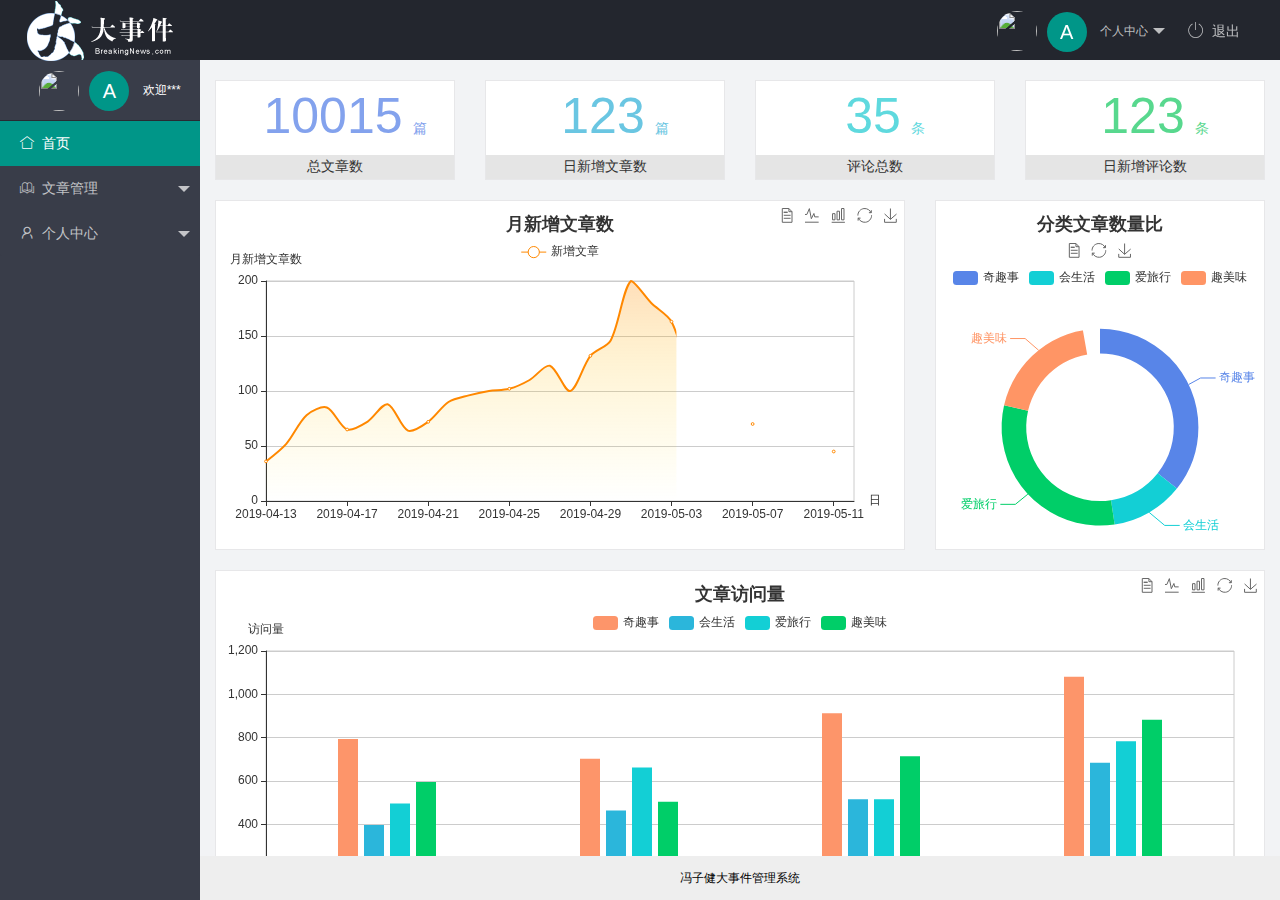
==== commit 20c0421e: "将用户信息解决" ====
--- a/index.html
+++ b/index.html
@@ -22,9 +22,9 @@
                         <img src="//tva1.sinaimg.cn/crop.0.0.118.118.180/5db11ff4gw1e77d3nqrv8j203b03cweg.jpg" class="layui-nav-img"><span class="text-info">A</span> 个人中心
                     </a>
                     <dl class="layui-nav-child">
-                        <dd><a href="">基本资料</a></dd>
-                        <dd><a href="">更换头像</a></dd>
-                        <dd><a href="">重置密码</a></dd>
+                        <dd><a href="/user/user_info.html" target="fm">基本资料</a></dd>
+                        <dd><a href="/user/user_avatar.html" target="fm">更换头像</a></dd>
+                        <dd><a href="user/user_pwd.html" target="fm">重置密码</a></dd>
                     </dl>
                 </li>
                 <li class="layui-nav-item"><a href="javascript:;" id="btnLogout"><span class="iconfont icon-tuichu"></span>退出</a></li>
@@ -49,9 +49,9 @@
                     <li class="layui-nav-item">
                         <a href="javascript:;"><i class="layui-icon layui-icon-username"></i>个人中心</a>
                         <dl class="layui-nav-child">
-                            <dd><a href="javascript:;"><i class="layui-icon layui-icon-tabs"></i>基本资料</a></dd>
-                            <dd><a href="javascript:;"><i class="layui-icon layui-icon-tabs"></i>更换头像</a></dd>
-                            <dd><a href="javascript:;"><i class="layui-icon layui-icon-tabs"></i>重置密码</a></dd>
+                            <dd><a href="/user/user_info.html" target="fm"><i class="layui-icon layui-icon-tabs"></i>基本资料</a></dd>
+                            <dd><a href="/user/user_avatar.html" target="fm"><i class="layui-icon layui-icon-tabs"></i>更换头像</a></dd>
+                            <dd><a href="user/user_pwd.html" target="fm"><i class="layui-icon layui-icon-tabs"></i>重置密码</a></dd>
                         </dl>
                     </li>
 
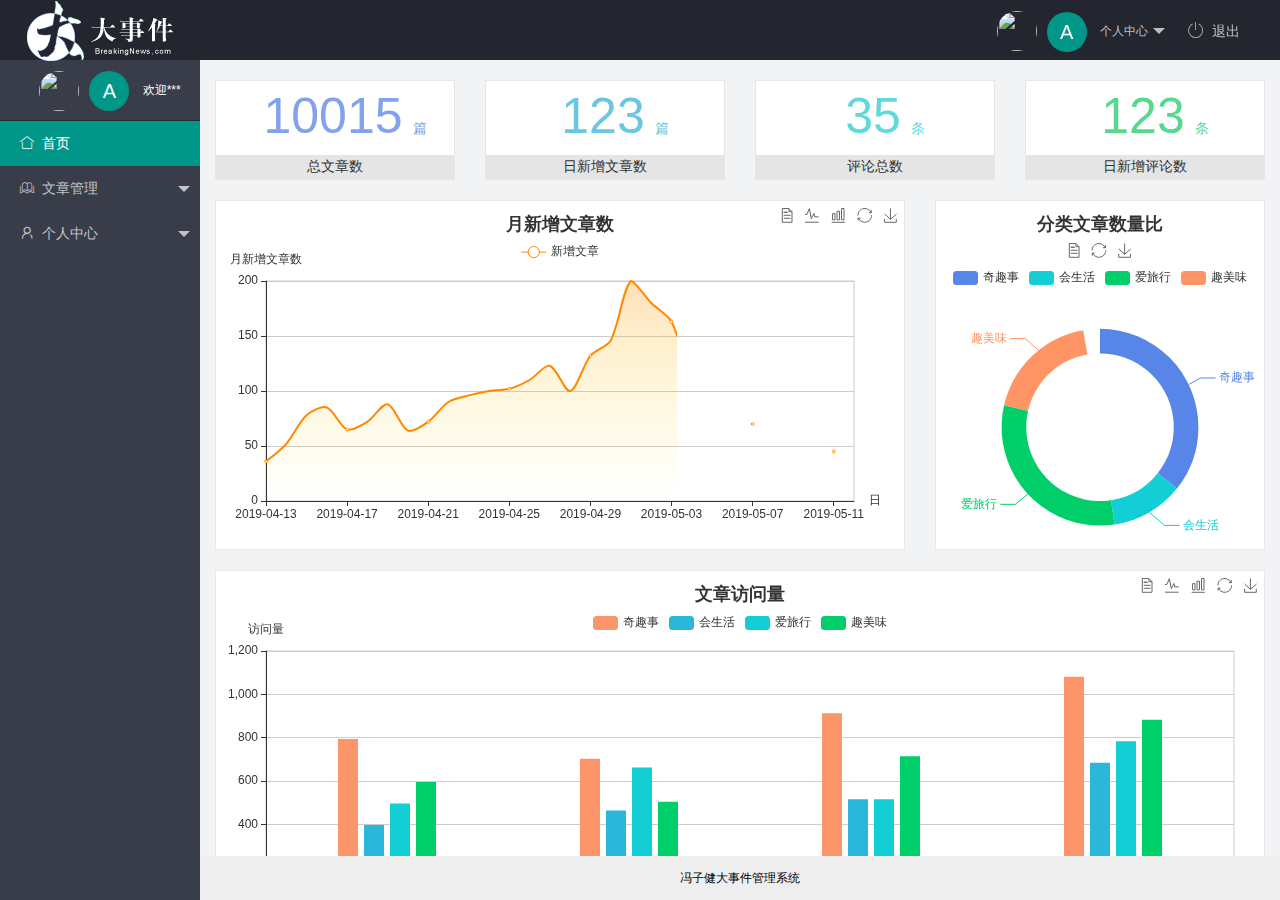
==== commit e1eec928: "将文章发布功能结束！" ====
--- a/index.html
+++ b/index.html
@@ -41,9 +41,9 @@
                     <li class="layui-nav-item">
                         <a class="" href="javascript:;"><i class="layui-icon layui-icon-read"></i>文章管理</a>
                         <dl class="layui-nav-child">
-                            <dd><a href="javascript:;"><i class="layui-icon layui-icon-tabs"></i>文章类别</a></dd>
-                            <dd><a href="javascript:;"><i class="layui-icon layui-icon-tabs"></i>文章列表</a></dd>
-                            <dd><a href="javascript:;"><i class="layui-icon layui-icon-tabs"></i>发布文章</a></dd>
+                            <dd><a href="/article/art_cate.html" target="fm"><i class="layui-icon layui-icon-tabs"></i>文章类别</a></dd>
+                            <dd><a href="/article/art_list.html" target="fm"><i class="layui-icon layui-icon-tabs"></i>文章列表</a></dd>
+                            <dd><a href="/article/art_pub.html" target="fm"><i class="layui-icon layui-icon-tabs"></i>发布文章</a></dd>
                         </dl>
                     </li>
                     <li class="layui-nav-item">
